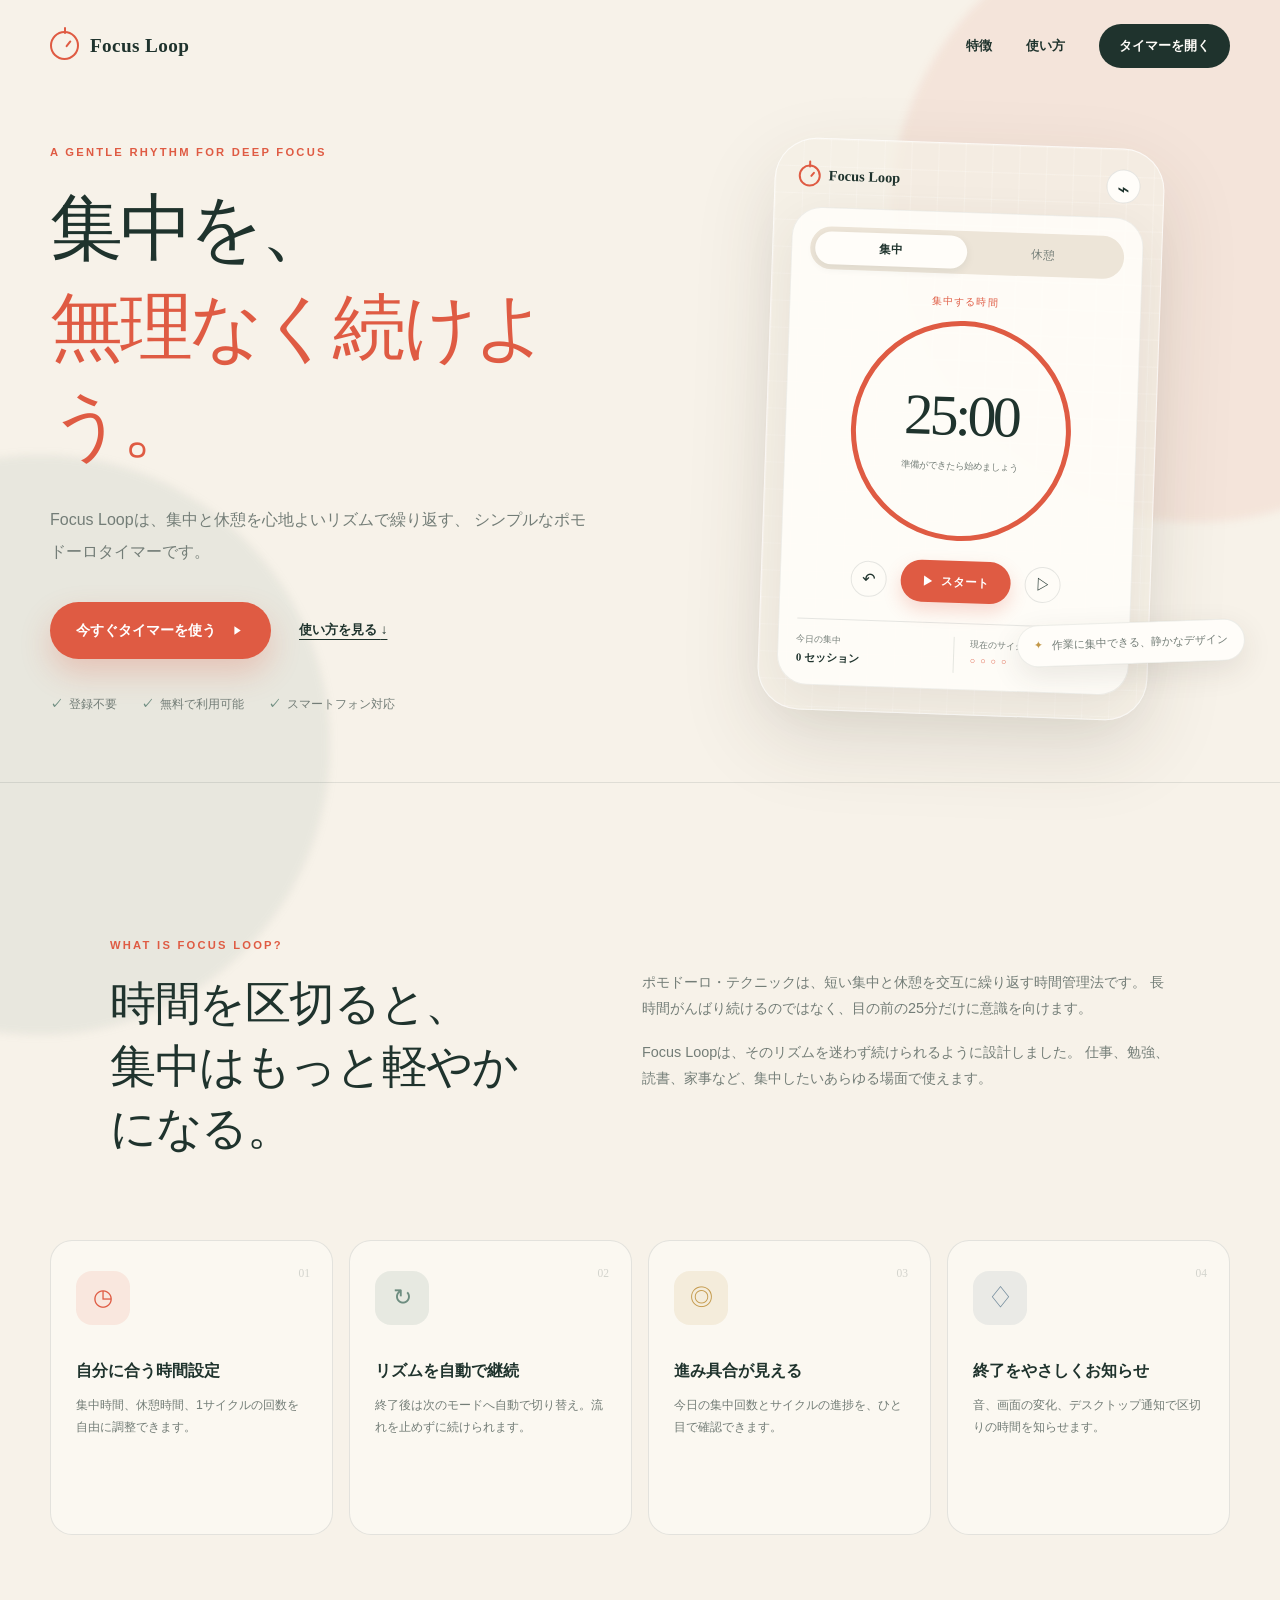
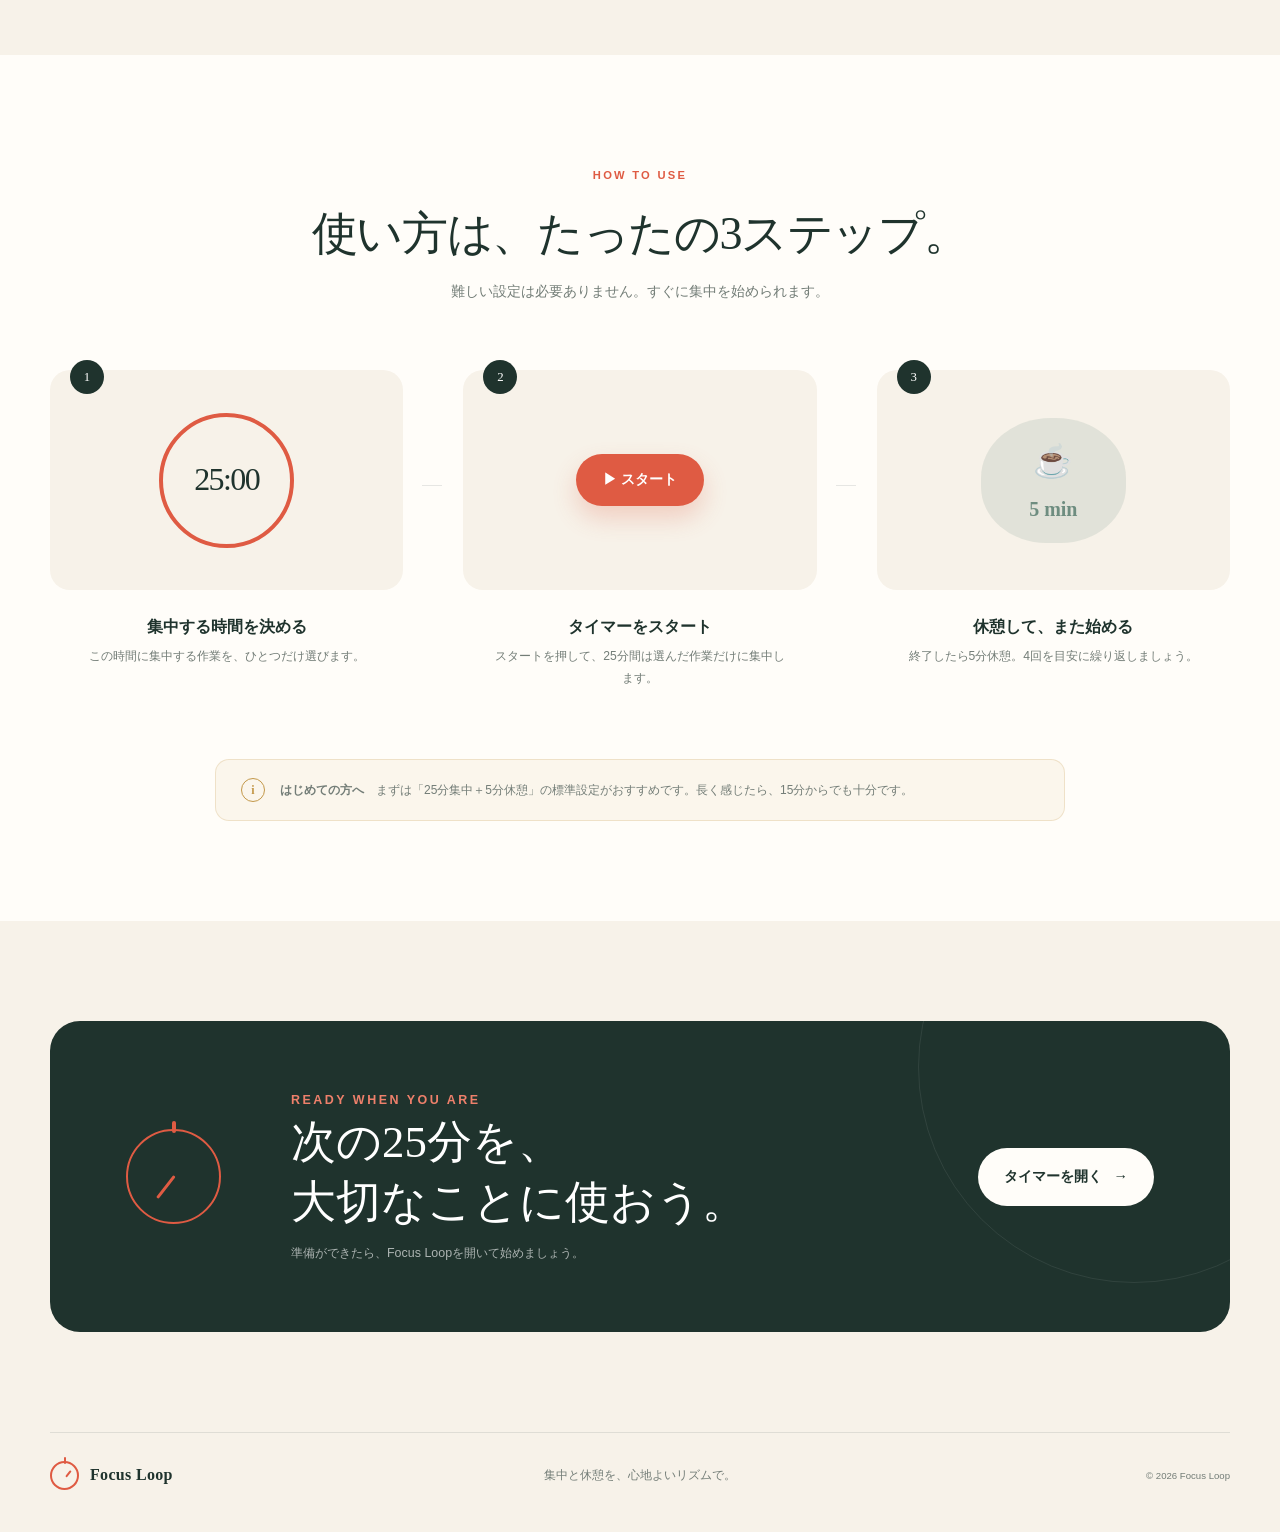
==== pomodoro-guide/index.html @ 715e0725 "Focus Loop紹介ページを公開" ====
<!DOCTYPE html>
<html lang="ja">
<head>
	<meta charset="UTF-8">
	<meta name="viewport" content="width=device-width, initial-scale=1.0">
	<meta name="description" content="集中と休憩を心地よく繰り返すポモドーロタイマー、Focus Loopの特徴と使い方をご紹介します。">
	<meta name="theme-color" content="#f7f2e9">
	<title>Focus Loop | 集中を、無理なく続けよう</title>
	<link rel="icon" href="../pomodoro-timer/icon.svg" type="image/svg+xml">
	<link rel="stylesheet" href="./style.css">
</head>
<body>
	<header class="site_header">
		<a class="brand" href="#top" aria-label="Focus Loop トップへ">
			<span class="brand__mark" aria-hidden="true"></span>
			<span>Focus Loop</span>
		</a>
		<nav class="site_nav" aria-label="メインナビゲーション">
			<a href="#about">特徴</a>
			<a href="#how-to">使い方</a>
			<a class="nav_cta" href="../pomodoro-timer/">タイマーを開く</a>
		</nav>
	</header>

	<main id="top">
		<section class="hero">
			<div class="hero__glow hero__glow--coral" aria-hidden="true"></div>
			<div class="hero__glow hero__glow--sage" aria-hidden="true"></div>
			<div class="hero__content">
				<p class="eyebrow">A gentle rhythm for deep focus</p>
				<h1>集中を、<br><em>無理なく続けよう。</em></h1>
				<p class="hero__lead">
					Focus Loopは、集中と休憩を心地よいリズムで繰り返す、
					シンプルなポモドーロタイマーです。
				</p>
				<div class="hero__actions">
					<a class="button button--primary" href="../pomodoro-timer/">
						<span>今すぐタイマーを使う</span>
						<svg viewBox="0 0 24 24" aria-hidden="true"><path d="m9 6 9 6-9 6V6Z"/></svg>
					</a>
					<a class="text_link" href="#how-to">使い方を見る <span aria-hidden="true">↓</span></a>
				</div>
				<ul class="hero__notes" aria-label="サービスの特徴">
					<li>登録不要</li>
					<li>無料で利用可能</li>
					<li>スマートフォン対応</li>
				</ul>
			</div>

			<div class="hero__visual" aria-label="Focus Loopのタイマー画面">
				<div class="timer_preview">
					<div class="timer_preview__top">
						<span class="mini_brand"><span class="brand__mark brand__mark--small" aria-hidden="true"></span>Focus Loop</span>
						<span class="settings_icon" aria-hidden="true">⌁</span>
					</div>
					<div class="timer_preview__card">
						<div class="mode_pill"><strong>集中</strong><span>休憩</span></div>
						<p class="timer_preview__label">集中する時間</p>
						<div class="timer_ring">
							<span>25:00</span>
							<small>準備ができたら始めましょう</small>
						</div>
						<div class="preview_controls">
							<span class="round_control">↶</span>
							<span class="start_control">▶&nbsp;&nbsp;スタート</span>
							<span class="round_control">▷</span>
						</div>
						<div class="preview_summary">
							<span>今日の集中<br><strong>0 セッション</strong></span>
							<span>現在のサイクル<br><b>○ ○ ○ ○</b></span>
						</div>
					</div>
				</div>
				<p class="visual_note"><span aria-hidden="true">✦</span> 作業に集中できる、静かなデザイン</p>
			</div>
		</section>

		<section class="intro" id="about">
			<div class="section_heading">
				<p class="eyebrow">What is Focus Loop?</p>
				<h2>時間を区切ると、<br>集中はもっと軽やかになる。</h2>
			</div>
			<div class="intro__copy">
				<p>
					ポモドーロ・テクニックは、短い集中と休憩を交互に繰り返す時間管理法です。
					長時間がんばり続けるのではなく、目の前の25分だけに意識を向けます。
				</p>
				<p>
					Focus Loopは、そのリズムを迷わず続けられるように設計しました。
					仕事、勉強、読書、家事など、集中したいあらゆる場面で使えます。
				</p>
			</div>
		</section>

		<section class="features" aria-label="Focus Loopの特徴">
			<article class="feature_card">
				<span class="feature_card__number">01</span>
				<div class="feature_icon feature_icon--coral" aria-hidden="true">◷</div>
				<h3>自分に合う時間設定</h3>
				<p>集中時間、休憩時間、1サイクルの回数を自由に調整できます。</p>
			</article>
			<article class="feature_card">
				<span class="feature_card__number">02</span>
				<div class="feature_icon feature_icon--sage" aria-hidden="true">↻</div>
				<h3>リズムを自動で継続</h3>
				<p>終了後は次のモードへ自動で切り替え。流れを止めずに続けられます。</p>
			</article>
			<article class="feature_card">
				<span class="feature_card__number">03</span>
				<div class="feature_icon feature_icon--gold" aria-hidden="true">◎</div>
				<h3>進み具合が見える</h3>
				<p>今日の集中回数とサイクルの進捗を、ひと目で確認できます。</p>
			</article>
			<article class="feature_card">
				<span class="feature_card__number">04</span>
				<div class="feature_icon feature_icon--blue" aria-hidden="true">♢</div>
				<h3>終了をやさしくお知らせ</h3>
				<p>音、画面の変化、デスクトップ通知で区切りの時間を知らせます。</p>
			</article>
		</section>

		<section class="how_to" id="how-to">
			<div class="section_heading section_heading--center">
				<p class="eyebrow">How to use</p>
				<h2>使い方は、たったの3ステップ。</h2>
				<p>難しい設定は必要ありません。すぐに集中を始められます。</p>
			</div>
			<div class="steps">
				<article class="step">
					<span class="step__number">1</span>
					<div class="step__illustration">
						<div class="step_timer">25:00</div>
					</div>
					<h3>集中する時間を決める</h3>
					<p>この時間に集中する作業を、ひとつだけ選びます。</p>
				</article>
				<article class="step">
					<span class="step__number">2</span>
					<div class="step__illustration">
						<div class="step_button">▶ スタート</div>
					</div>
					<h3>タイマーをスタート</h3>
					<p>スタートを押して、25分間は選んだ作業だけに集中します。</p>
				</article>
				<article class="step">
					<span class="step__number">3</span>
					<div class="step__illustration">
						<div class="break_card"><span>☕</span><strong>5 min</strong></div>
					</div>
					<h3>休憩して、また始める</h3>
					<p>終了したら5分休憩。4回を目安に繰り返しましょう。</p>
				</article>
			</div>
			<aside class="tip">
				<span class="tip__icon" aria-hidden="true">i</span>
				<p><strong>はじめての方へ</strong>　まずは「25分集中＋5分休憩」の標準設定がおすすめです。長く感じたら、15分からでも十分です。</p>
			</aside>
		</section>

		<section class="final_cta">
			<div class="final_cta__clock" aria-hidden="true">
				<span></span>
			</div>
			<div>
				<p class="eyebrow">Ready when you are</p>
				<h2>次の25分を、<br>大切なことに使おう。</h2>
				<p>準備ができたら、Focus Loopを開いて始めましょう。</p>
			</div>
			<a class="button button--light" href="../pomodoro-timer/">
				タイマーを開く
				<span aria-hidden="true">→</span>
			</a>
		</section>
	</main>

	<footer class="site_footer">
		<a class="brand" href="#top">
			<span class="brand__mark" aria-hidden="true"></span>
			<span>Focus Loop</span>
		</a>
		<p>集中と休憩を、心地よいリズムで。</p>
		<p><small>&copy; 2026 Focus Loop</small></p>
	</footer>
</body>
</html>
---- pomodoro-guide/style.css ----
:root {
	--paper: #f7f2e9;
	--paper-deep: #ede5d8;
	--white: #fffdf9;
	--ink: #1f332d;
	--muted: #737d77;
	--coral: #df5b43;
	--coral-dark: #bd432e;
	--sage: #6e8d80;
	--gold: #c39849;
	--blue: #718a9b;
	--line: rgba(31, 51, 45, 0.11);
	--shadow: 0 30px 80px rgba(59, 53, 42, 0.13);
}

* {
	box-sizing: border-box;
}

html {
	scroll-behavior: smooth;
}

body {
	margin: 0;
	overflow-x: hidden;
	background: var(--paper);
	color: var(--ink);
	font-family: "Yu Gothic", "Hiragino Sans", Meiryo, sans-serif;
	line-height: 1.8;
}

a {
	color: inherit;
}

.site_header {
	position: relative;
	z-index: 10;
	display: flex;
	align-items: center;
	justify-content: space-between;
	width: min(100% - 48px, 1180px);
	margin: 0 auto;
	padding: 24px 0;
}

.brand {
	display: inline-flex;
	align-items: center;
	gap: 11px;
	font-family: Georgia, "Times New Roman", serif;
	font-size: 1.2rem;
	font-weight: 700;
	letter-spacing: 0.02em;
	text-decoration: none;
}

.brand__mark {
	position: relative;
	width: 29px;
	height: 29px;
	border: 2px solid var(--coral);
	border-radius: 50%;
}

.brand__mark::before,
.brand__mark::after {
	position: absolute;
	background: var(--coral);
	content: "";
}

.brand__mark::before {
	top: -6px;
	left: 12px;
	width: 2px;
	height: 7px;
	border-radius: 2px;
}

.brand__mark::after {
	top: 6px;
	left: 13px;
	width: 2px;
	height: 8px;
	border-radius: 2px;
	transform: rotate(38deg);
	transform-origin: bottom;
}

.brand__mark--small {
	width: 22px;
	height: 22px;
}

.brand__mark--small::before {
	left: 8px;
}

.brand__mark--small::after {
	top: 4px;
	left: 9px;
	height: 6px;
}

.site_nav {
	display: flex;
	align-items: center;
	gap: 34px;
	font-size: 0.83rem;
	font-weight: 700;
}

.site_nav a {
	text-decoration: none;
}

.nav_cta {
	padding: 10px 20px;
	border-radius: 999px;
	background: var(--ink);
	color: var(--white);
}

.hero {
	position: relative;
	display: grid;
	align-items: center;
	min-height: 720px;
	width: min(100% - 48px, 1180px);
	margin: 0 auto;
	padding: 50px 0 110px;
	grid-template-columns: 1.02fr 0.98fr;
	gap: 80px;
}

.hero::after {
	position: absolute;
	right: 50%;
	bottom: 42px;
	left: 50%;
	width: 100vw;
	height: 1px;
	background: var(--line);
	content: "";
	transform: translateX(-50%);
}

.hero__glow {
	position: absolute;
	z-index: -1;
	border-radius: 50%;
	filter: blur(4px);
}

.hero__glow--coral {
	top: -180px;
	right: -270px;
	width: 610px;
	height: 610px;
	background: rgba(223, 91, 67, 0.09);
}

.hero__glow--sage {
	bottom: -210px;
	left: -300px;
	width: 580px;
	height: 580px;
	background: rgba(110, 141, 128, 0.1);
}

.eyebrow {
	margin: 0 0 18px;
	color: var(--coral);
	font-size: 0.7rem;
	font-weight: 800;
	letter-spacing: 0.2em;
	text-transform: uppercase;
}

h1,
h2,
h3,
p {
	margin-top: 0;
}

h1,
h2,
h3 {
	line-height: 1.35;
}

h1,
h2 {
	font-family: Georgia, "Yu Mincho", "Hiragino Mincho ProN", serif;
	font-weight: 500;
}

h1 {
	margin-bottom: 28px;
	font-size: clamp(3rem, 5.7vw, 5rem);
	letter-spacing: -0.045em;
}

h1 em {
	color: var(--coral);
	font-style: normal;
}

.hero__lead {
	max-width: 540px;
	margin-bottom: 34px;
	color: var(--muted);
	font-size: 1rem;
	line-height: 2;
}

.hero__actions {
	display: flex;
	align-items: center;
	gap: 28px;
}

.button {
	display: inline-flex;
	align-items: center;
	justify-content: center;
	padding: 16px 26px;
	border-radius: 999px;
	font-size: 0.9rem;
	font-weight: 800;
	gap: 12px;
	text-decoration: none;
	transition: transform 180ms ease, box-shadow 180ms ease, background 180ms ease;
}

.button:hover {
	transform: translateY(-3px);
}

.button--primary {
	background: var(--coral);
	box-shadow: 0 14px 30px rgba(223, 91, 67, 0.25);
	color: white;
}

.button--primary:hover {
	background: var(--coral-dark);
	box-shadow: 0 18px 36px rgba(223, 91, 67, 0.3);
}

.button svg {
	width: 17px;
	fill: currentColor;
}

.text_link {
	font-size: 0.84rem;
	font-weight: 700;
	text-underline-offset: 5px;
}

.hero__notes {
	display: flex;
	margin: 35px 0 0;
	padding: 0;
	color: var(--muted);
	font-size: 0.72rem;
	gap: 24px;
	list-style: none;
}

.hero__notes li::before {
	margin-right: 7px;
	color: var(--sage);
	content: "✓";
	font-weight: 900;
}

.hero__visual {
	position: relative;
	display: flex;
	align-items: center;
	justify-content: center;
	min-height: 570px;
}

.timer_preview {
	width: min(100%, 390px);
	padding: 20px 18px 24px;
	border: 1px solid rgba(255, 255, 255, 0.7);
	border-radius: 42px;
	background:
		linear-gradient(rgba(255, 255, 255, 0.2) 1px, transparent 1px),
		linear-gradient(90deg, rgba(255, 255, 255, 0.2) 1px, transparent 1px),
		rgba(245, 239, 229, 0.75);
	background-size: 27px 27px;
	box-shadow: var(--shadow);
	transform: rotate(2deg);
}

.timer_preview__top {
	display: flex;
	align-items: center;
	justify-content: space-between;
	padding: 0 5px 14px;
}

.mini_brand {
	display: flex;
	align-items: center;
	font-family: Georgia, serif;
	font-size: 0.9rem;
	font-weight: 700;
	gap: 8px;
}

.settings_icon {
	display: grid;
	width: 34px;
	height: 34px;
	border: 1px solid var(--line);
	border-radius: 50%;
	background: var(--white);
	font-size: 1.3rem;
	place-items: center;
}

.timer_preview__card {
	padding: 18px 18px 16px;
	border: 1px solid rgba(31, 51, 45, 0.07);
	border-radius: 30px;
	background: rgba(255, 253, 249, 0.9);
	box-shadow: 0 15px 50px rgba(59, 53, 42, 0.08);
	text-align: center;
}

.mode_pill {
	display: grid;
	padding: 5px;
	border-radius: 999px;
	background: var(--paper-deep);
	color: var(--muted);
	font-size: 0.72rem;
	grid-template-columns: 1fr 1fr;
}

.mode_pill strong {
	padding: 6px;
	border-radius: 999px;
	background: var(--white);
	box-shadow: 0 3px 10px rgba(31, 51, 45, 0.08);
	color: var(--ink);
}

.mode_pill span {
	padding: 6px;
}

.timer_preview__label {
	margin: 19px 0 10px;
	color: var(--coral);
	font-size: 0.62rem;
	letter-spacing: 0.12em;
}

.timer_ring {
	display: flex;
	align-items: center;
	justify-content: center;
	width: 220px;
	height: 220px;
	margin: 0 auto;
	border: 5px solid var(--coral);
	border-radius: 50%;
	flex-direction: column;
}

.timer_ring span {
	font-family: Georgia, serif;
	font-size: 3.6rem;
	letter-spacing: -0.06em;
	line-height: 1;
}

.timer_ring small {
	margin-top: 13px;
	color: var(--muted);
	font-size: 0.58rem;
}

.preview_controls {
	display: flex;
	align-items: center;
	justify-content: center;
	margin: 20px 0;
	gap: 14px;
}

.round_control {
	display: grid;
	width: 36px;
	height: 36px;
	border: 1px solid var(--line);
	border-radius: 50%;
	place-items: center;
}

.start_control {
	padding: 11px 22px;
	border-radius: 999px;
	background: var(--coral);
	box-shadow: 0 8px 18px rgba(223, 91, 67, 0.22);
	color: white;
	font-size: 0.72rem;
	font-weight: 700;
}

.preview_summary {
	display: grid;
	padding-top: 13px;
	border-top: 1px solid var(--line);
	color: var(--muted);
	font-size: 0.55rem;
	grid-template-columns: 1fr 1fr;
	text-align: left;
}

.preview_summary span + span {
	padding-left: 16px;
	border-left: 1px solid var(--line);
}

.preview_summary strong {
	color: var(--ink);
	font-family: Georgia, serif;
	font-size: 0.68rem;
}

.preview_summary b {
	color: var(--coral);
	letter-spacing: 0.15em;
}

.visual_note {
	position: absolute;
	right: -15px;
	bottom: 40px;
	padding: 10px 16px;
	border: 1px solid rgba(31, 51, 45, 0.08);
	border-radius: 999px;
	background: var(--white);
	box-shadow: 0 10px 30px rgba(59, 53, 42, 0.1);
	color: var(--muted);
	font-size: 0.68rem;
	transform: rotate(-2deg);
}

.visual_note span {
	margin-right: 6px;
	color: var(--gold);
}

.intro {
	display: grid;
	width: min(100% - 48px, 1060px);
	margin: 0 auto;
	padding: 110px 0 80px;
	grid-template-columns: 0.9fr 1.1fr;
	gap: 100px;
}

.section_heading h2 {
	margin-bottom: 0;
	font-size: clamp(2rem, 3.6vw, 3.2rem);
	letter-spacing: -0.03em;
}

.intro__copy {
	padding-top: 35px;
	color: var(--muted);
	font-size: 0.9rem;
}

.intro__copy p {
	margin-bottom: 18px;
}

.features {
	display: grid;
	width: min(100% - 48px, 1180px);
	margin: 0 auto;
	padding-bottom: 120px;
	grid-template-columns: repeat(4, 1fr);
	gap: 16px;
}

.feature_card {
	position: relative;
	min-height: 295px;
	padding: 30px 25px;
	overflow: hidden;
	border: 1px solid var(--line);
	border-radius: 22px;
	background: rgba(255, 253, 249, 0.52);
}

.feature_card__number {
	position: absolute;
	top: 22px;
	right: 22px;
	color: rgba(31, 51, 45, 0.18);
	font-family: Georgia, serif;
	font-size: 0.72rem;
}

.feature_icon {
	display: grid;
	width: 54px;
	height: 54px;
	margin-bottom: 35px;
	border-radius: 16px;
	font-family: Georgia, serif;
	font-size: 1.45rem;
	place-items: center;
}

.feature_icon--coral {
	background: rgba(223, 91, 67, 0.11);
	color: var(--coral);
}

.feature_icon--sage {
	background: rgba(110, 141, 128, 0.14);
	color: var(--sage);
}

.feature_icon--gold {
	background: rgba(195, 152, 73, 0.13);
	color: var(--gold);
}

.feature_icon--blue {
	background: rgba(113, 138, 155, 0.13);
	color: var(--blue);
}

.feature_card h3 {
	margin-bottom: 12px;
	font-size: 1rem;
}

.feature_card p {
	margin-bottom: 0;
	color: var(--muted);
	font-size: 0.77rem;
}

.how_to {
	padding: 110px max(24px, calc((100% - 1180px) / 2)) 100px;
	background: var(--white);
}

.section_heading--center {
	max-width: 680px;
	margin: 0 auto 65px;
	text-align: center;
}

.section_heading--center h2 {
	margin-bottom: 15px;
}

.section_heading--center > p:last-child {
	color: var(--muted);
	font-size: 0.86rem;
}

.steps {
	display: grid;
	grid-template-columns: repeat(3, 1fr);
	gap: 60px;
}

.step {
	position: relative;
	text-align: center;
}

.step:not(:last-child)::after {
	position: absolute;
	top: 115px;
	right: -39px;
	width: 20px;
	height: 1px;
	background: var(--line);
	content: "";
}

.step__number {
	position: absolute;
	z-index: 2;
	top: -10px;
	left: 20px;
	display: grid;
	width: 34px;
	height: 34px;
	border-radius: 50%;
	background: var(--ink);
	color: white;
	font-family: Georgia, serif;
	font-size: 0.8rem;
	place-items: center;
}

.step__illustration {
	display: grid;
	height: 220px;
	margin-bottom: 26px;
	border-radius: 20px;
	background: var(--paper);
	place-items: center;
}

.step_timer {
	display: grid;
	width: 135px;
	height: 135px;
	border: 4px solid var(--coral);
	border-radius: 50%;
	font-family: Georgia, serif;
	font-size: 2rem;
	letter-spacing: -0.05em;
	place-items: center;
}

.step_button {
	padding: 14px 27px;
	border-radius: 999px;
	background: var(--coral);
	box-shadow: 0 12px 24px rgba(223, 91, 67, 0.24);
	color: white;
	font-size: 0.85rem;
	font-weight: 800;
}

.break_card {
	display: flex;
	align-items: center;
	justify-content: center;
	width: 145px;
	height: 125px;
	border-radius: 48% 48% 45% 45%;
	background: rgba(110, 141, 128, 0.16);
	color: var(--sage);
	flex-direction: column;
}

.break_card span {
	font-size: 2rem;
}

.break_card strong {
	font-family: Georgia, serif;
	font-size: 1.25rem;
}

.step h3 {
	margin-bottom: 8px;
	font-size: 1rem;
}

.step p {
	max-width: 290px;
	margin: 0 auto;
	color: var(--muted);
	font-size: 0.76rem;
}

.tip {
	display: flex;
	align-items: center;
	max-width: 850px;
	margin: 70px auto 0;
	padding: 18px 25px;
	border: 1px solid rgba(195, 152, 73, 0.22);
	border-radius: 14px;
	background: rgba(195, 152, 73, 0.07);
	color: var(--muted);
	font-size: 0.75rem;
	gap: 15px;
}

.tip p {
	margin: 0;
}

.tip__icon {
	display: grid;
	flex: 0 0 auto;
	width: 24px;
	height: 24px;
	border: 1px solid var(--gold);
	border-radius: 50%;
	color: var(--gold);
	font-family: Georgia, serif;
	font-weight: 700;
	place-items: center;
}

.final_cta {
	position: relative;
	display: grid;
	align-items: center;
	width: min(100% - 48px, 1180px);
	margin: 100px auto;
	padding: 68px 76px;
	overflow: hidden;
	border-radius: 30px;
	background: var(--ink);
	color: white;
	grid-template-columns: 120px 1fr auto;
	gap: 45px;
}

.final_cta::after {
	position: absolute;
	top: -170px;
	right: -120px;
	width: 430px;
	height: 430px;
	border: 1px solid rgba(255, 255, 255, 0.08);
	border-radius: 50%;
	content: "";
}

.final_cta__clock {
	position: relative;
	width: 95px;
	height: 95px;
	border: 2px solid var(--coral);
	border-radius: 50%;
}

.final_cta__clock::before {
	position: absolute;
	top: -10px;
	left: 44px;
	width: 4px;
	height: 12px;
	border-radius: 3px;
	background: var(--coral);
	content: "";
}

.final_cta__clock span {
	position: absolute;
	top: 45px;
	left: 45px;
	width: 3px;
	height: 28px;
	border-radius: 3px;
	background: var(--coral);
	transform: rotate(38deg);
	transform-origin: top;
}

.final_cta h2 {
	margin-bottom: 9px;
	font-size: clamp(2rem, 3.5vw, 3rem);
}

.final_cta p {
	margin-bottom: 0;
	color: rgba(255, 255, 255, 0.63);
	font-size: 0.78rem;
}

.final_cta .eyebrow {
	color: #ee806b;
}

.button--light {
	position: relative;
	z-index: 1;
	background: var(--white);
	color: var(--ink);
}

.site_footer {
	display: grid;
	align-items: center;
	width: min(100% - 48px, 1180px);
	margin: 0 auto;
	padding: 28px 0 42px;
	border-top: 1px solid var(--line);
	color: var(--muted);
	font-size: 0.72rem;
	grid-template-columns: 1fr auto 1fr;
}

.site_footer .brand {
	color: var(--ink);
	font-size: 1rem;
}

.site_footer p {
	margin: 0;
}

.site_footer p:last-child {
	text-align: right;
}

a:focus-visible {
	outline: 3px solid rgba(223, 91, 67, 0.35);
	outline-offset: 4px;
}

@media (max-width: 920px) {
	.hero {
		padding-top: 70px;
		grid-template-columns: 1fr;
		gap: 45px;
	}

	.hero__content {
		max-width: 680px;
	}

	.hero__visual {
		min-height: 530px;
	}

	.intro {
		grid-template-columns: 1fr;
		gap: 25px;
	}

	.intro__copy {
		max-width: 720px;
		padding-top: 0;
	}

	.features {
		grid-template-columns: repeat(2, 1fr);
	}

	.steps {
		gap: 24px;
	}

	.step:not(:last-child)::after {
		display: none;
	}

	.final_cta {
		padding: 55px;
		grid-template-columns: 90px 1fr;
	}

	.final_cta .button {
		grid-column: 2;
		justify-self: start;
	}
}

@media (max-width: 680px) {
	.site_header {
		width: min(100% - 32px, 1180px);
	}

	.site_nav > a:not(.nav_cta) {
		display: none;
	}

	.hero,
	.intro,
	.features,
	.final_cta,
	.site_footer {
		width: min(100% - 32px, 1180px);
	}

	.hero {
		padding-top: 45px;
		gap: 20px;
	}

	h1 {
		font-size: clamp(2.8rem, 14vw, 4.2rem);
	}

	.hero__actions {
		align-items: flex-start;
		flex-direction: column;
		gap: 18px;
	}

	.hero__notes {
		flex-wrap: wrap;
		gap: 4px 18px;
	}

	.hero__visual {
		min-height: 500px;
	}

	.timer_preview {
		transform: none;
	}

	.visual_note {
		right: 0;
		bottom: 10px;
	}

	.intro {
		padding-top: 90px;
	}

	.features {
		grid-template-columns: 1fr;
	}

	.feature_card {
		min-height: auto;
	}

	.steps {
		grid-template-columns: 1fr;
		gap: 55px;
	}

	.step__illustration {
		max-width: 390px;
		margin-right: auto;
		margin-left: auto;
	}

	.tip {
		align-items: flex-start;
	}

	.final_cta {
		margin: 70px auto;
		padding: 45px 30px;
		grid-template-columns: 1fr;
		gap: 28px;
	}

	.final_cta__clock {
		width: 75px;
		height: 75px;
	}

	.final_cta__clock::before {
		left: 34px;
	}

	.final_cta__clock span {
		top: 36px;
		left: 36px;
		height: 22px;
	}

	.final_cta .button {
		grid-column: 1;
	}

	.site_footer {
		display: flex;
		align-items: flex-start;
		flex-direction: column;
		gap: 10px;
	}

	.site_footer p:last-child {
		text-align: left;
	}
}

@media (prefers-reduced-motion: reduce) {
	html {
		scroll-behavior: auto;
	}

	* {
		transition-duration: 0.01ms !important;
	}
}
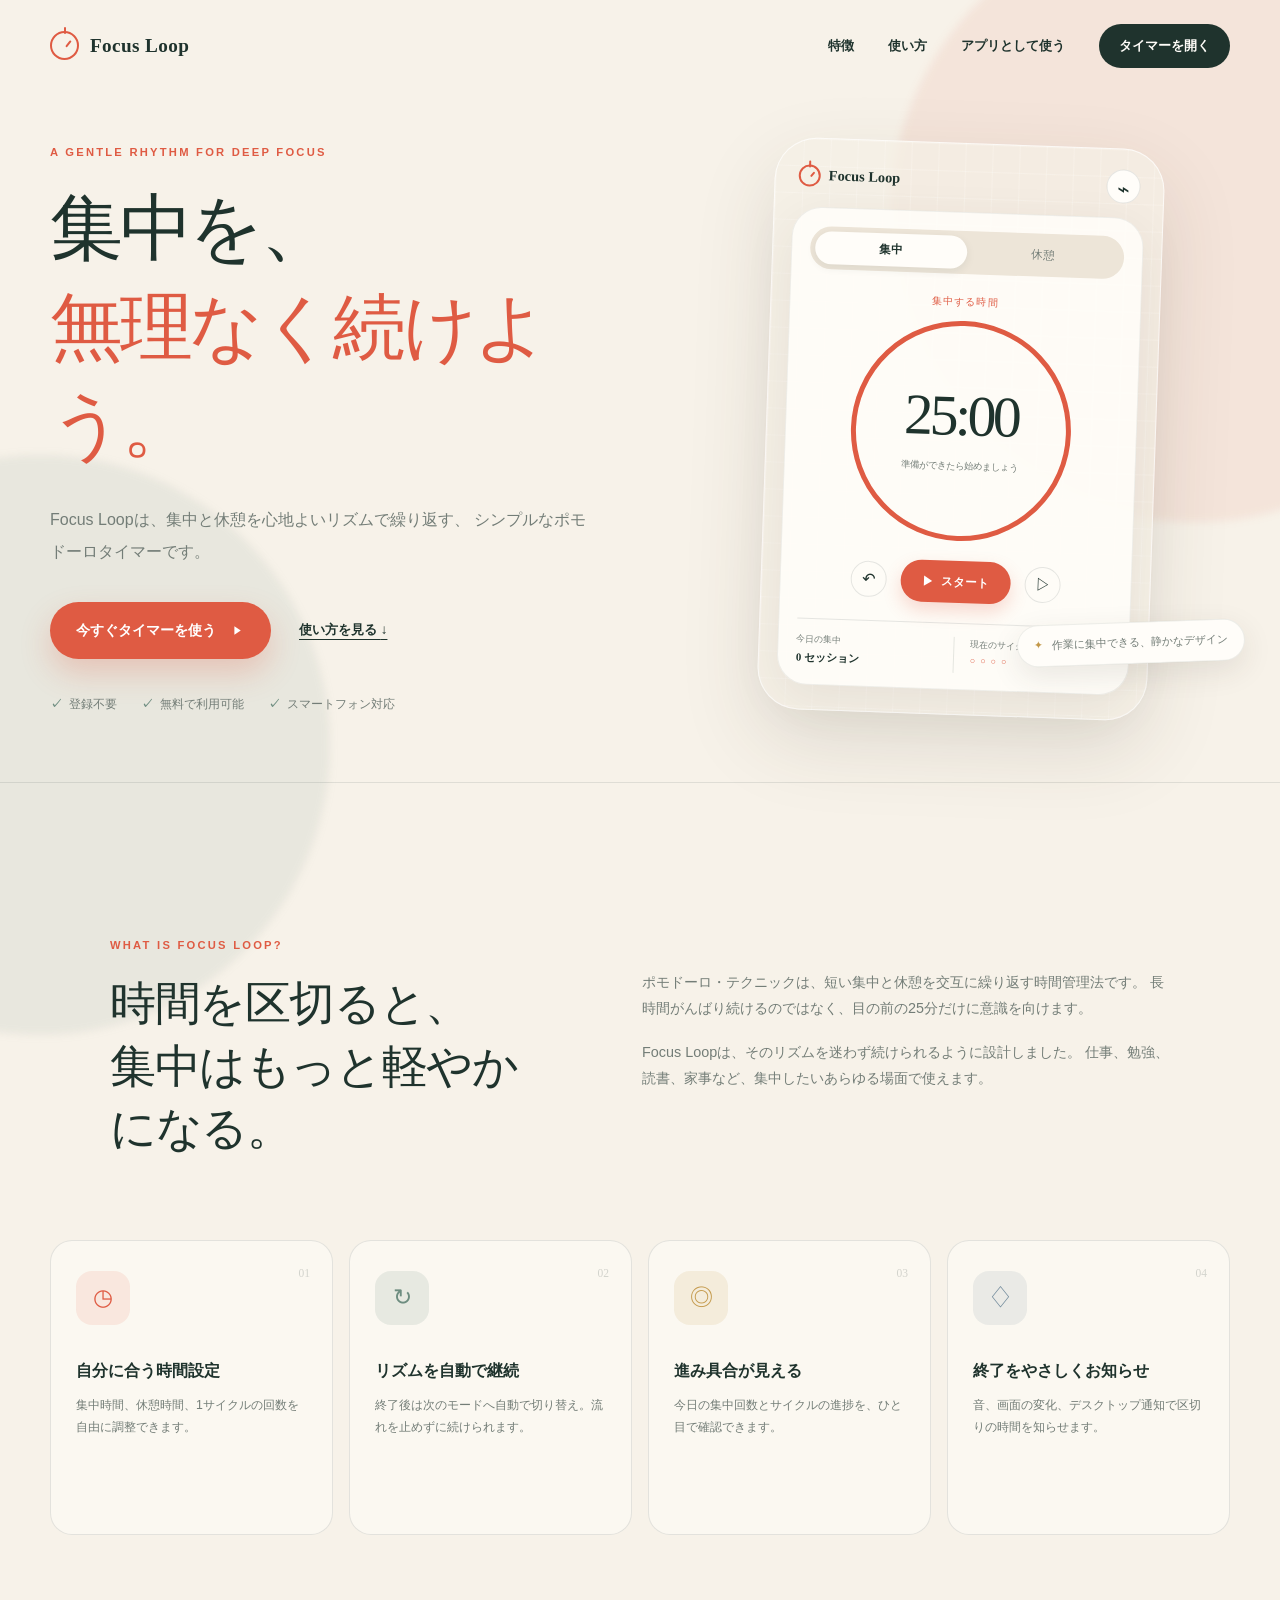
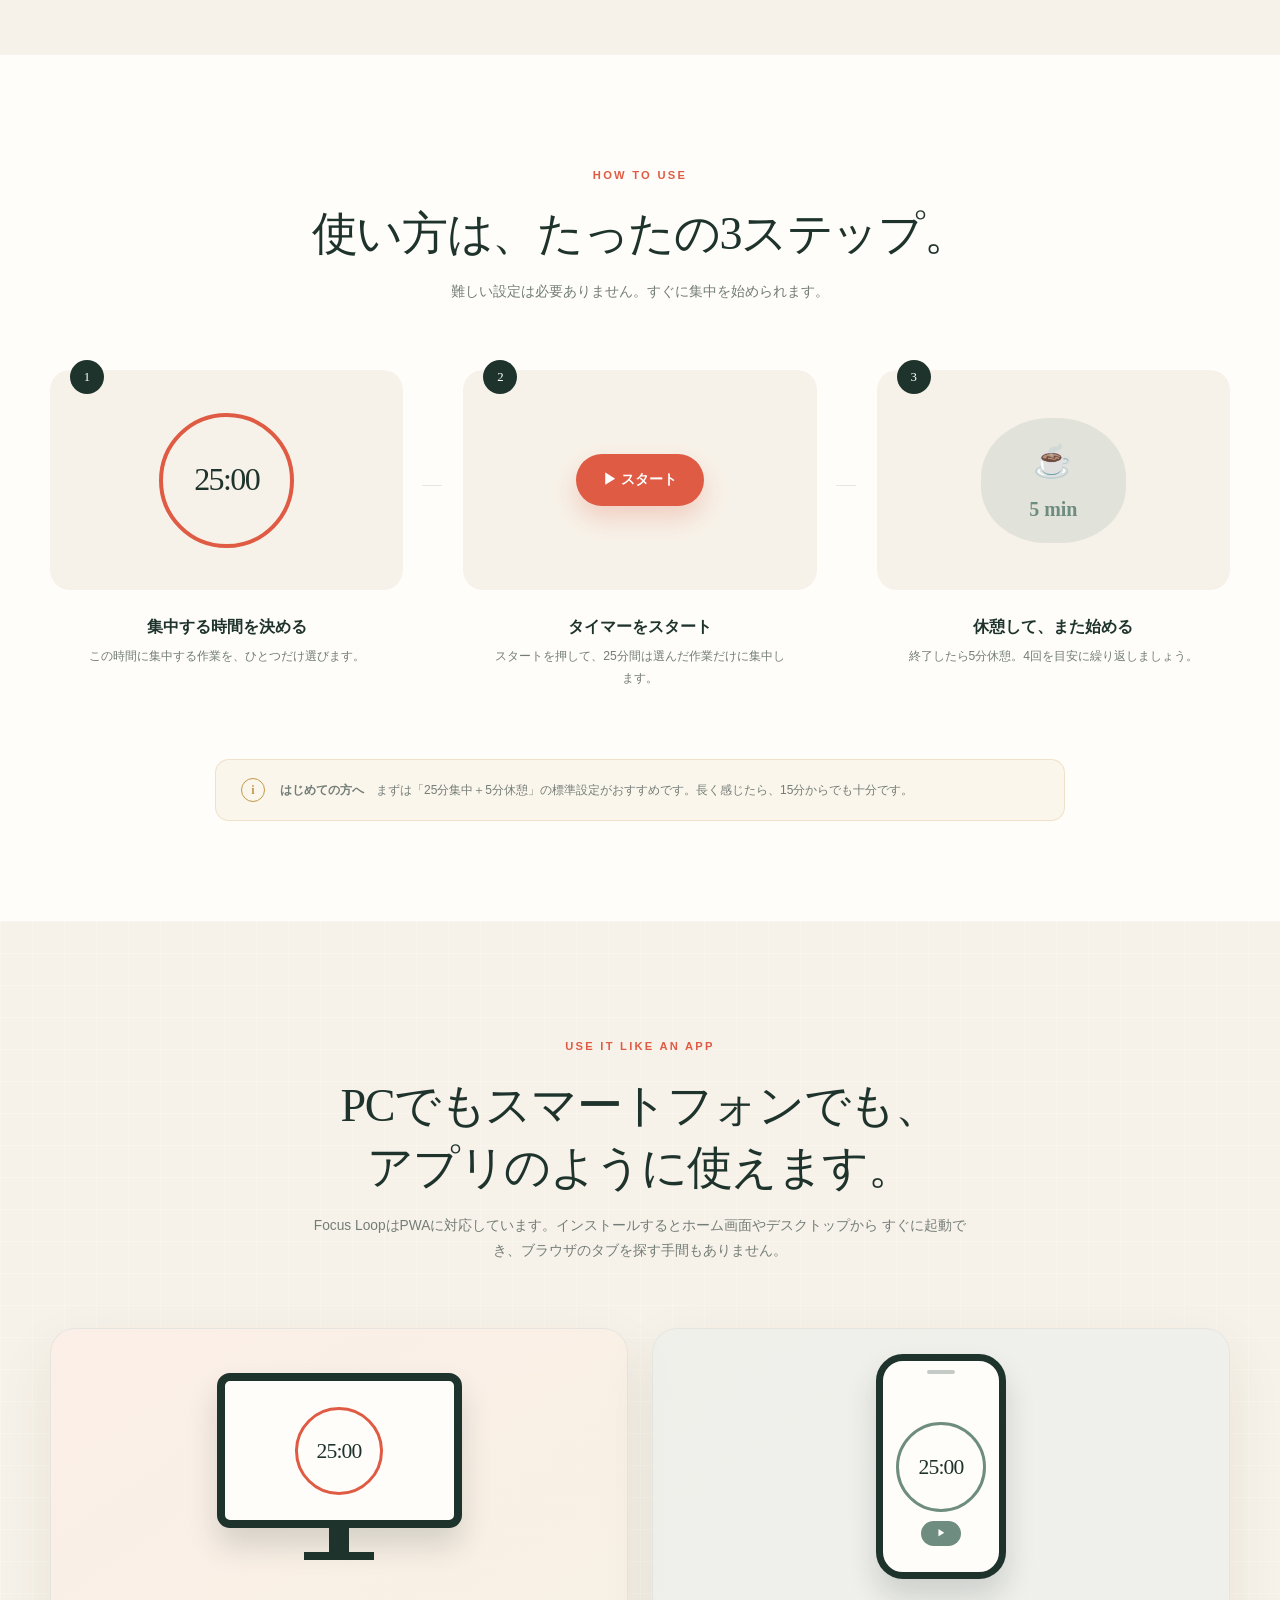
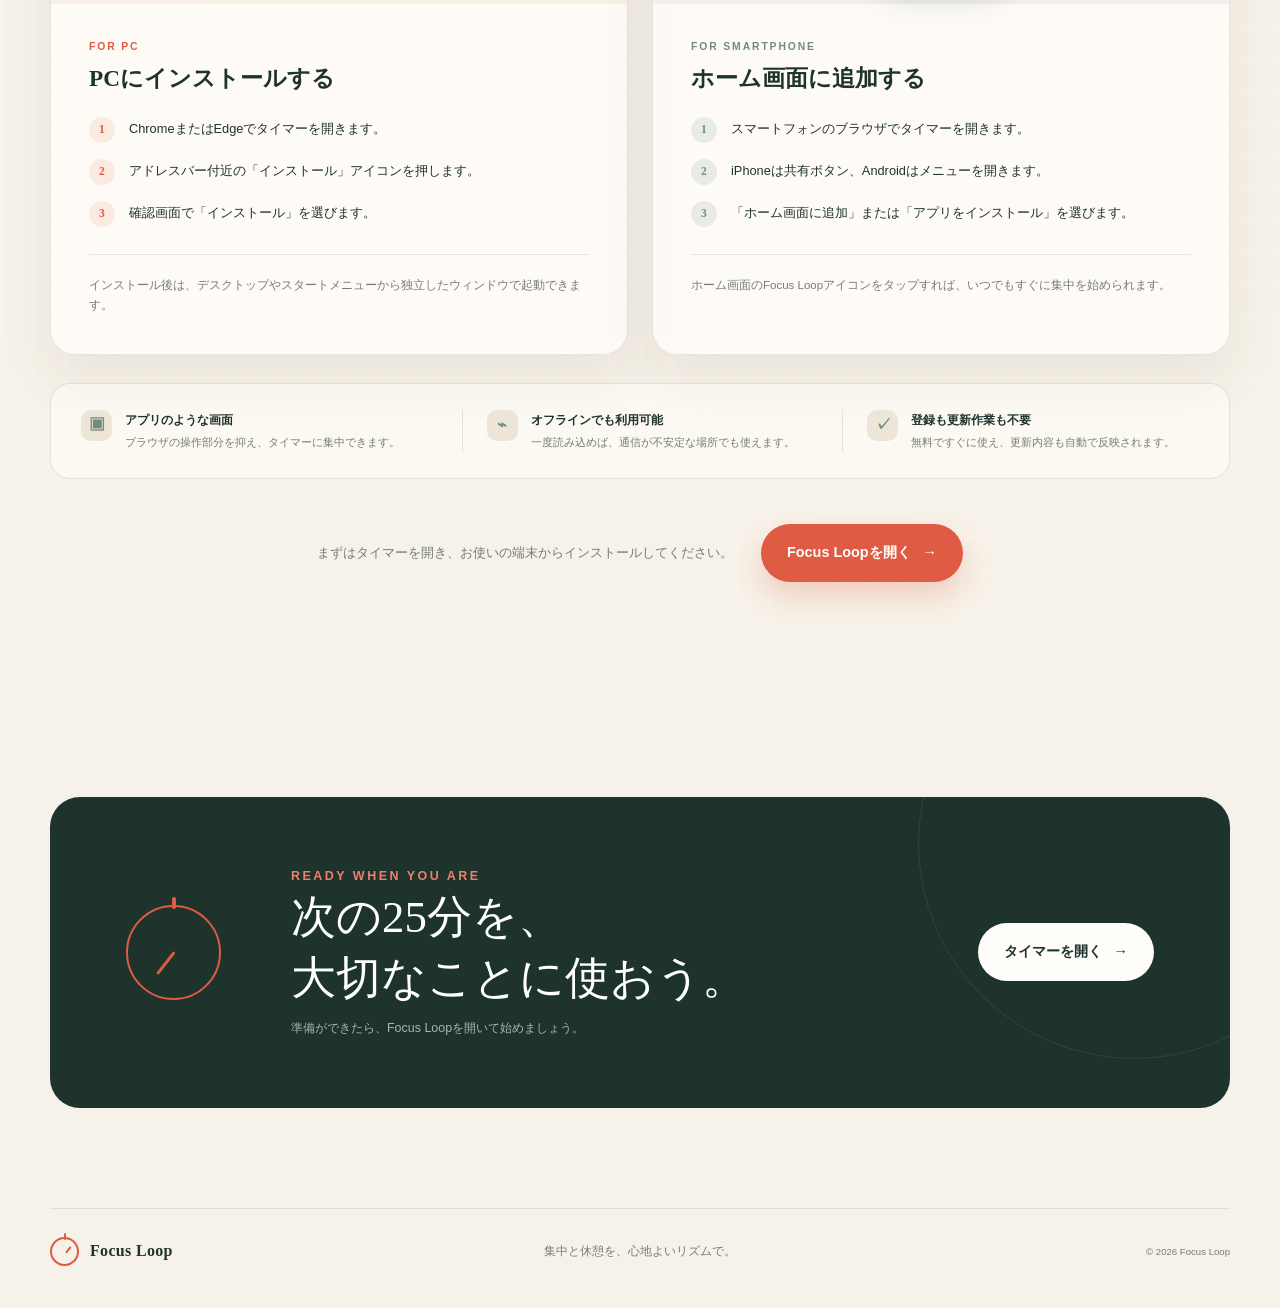
==== commit a3da6b94: "PWAのインストール方法を追加" ====
--- a/pomodoro-guide/index.html
+++ b/pomodoro-guide/index.html
@@ -18,6 +18,7 @@
 		<nav class="site_nav" aria-label="メインナビゲーション">
 			<a href="#about">特徴</a>
 			<a href="#how-to">使い方</a>
+			<a href="#install">アプリとして使う</a>
 			<a class="nav_cta" href="../pomodoro-timer/">タイマーを開く</a>
 		</nav>
 	</header>
@@ -157,6 +158,87 @@
 			</aside>
 		</section>
 
+		<section class="install" id="install">
+			<div class="section_heading section_heading--center">
+				<p class="eyebrow">Use it like an app</p>
+				<h2>PCでもスマートフォンでも、<br>アプリのように使えます。</h2>
+				<p>
+					Focus LoopはPWAに対応しています。インストールするとホーム画面やデスクトップから
+					すぐに起動でき、ブラウザのタブを探す手間もありません。
+				</p>
+			</div>
+
+			<div class="install_cards">
+				<article class="install_card">
+					<div class="install_card__visual install_card__visual--pc" aria-hidden="true">
+						<div class="device_pc">
+							<div class="device_pc__screen">
+								<span class="device_timer">25:00</span>
+							</div>
+							<div class="device_pc__stand"></div>
+						</div>
+					</div>
+					<div class="install_card__content">
+						<p class="install_card__label">For PC</p>
+						<h3>PCにインストールする</h3>
+						<ol>
+							<li>ChromeまたはEdgeでタイマーを開きます。</li>
+							<li>アドレスバー付近の「インストール」アイコンを押します。</li>
+							<li>確認画面で「インストール」を選びます。</li>
+						</ol>
+						<p class="install_card__note">
+							インストール後は、デスクトップやスタートメニューから独立したウィンドウで起動できます。
+						</p>
+					</div>
+				</article>
+
+				<article class="install_card">
+					<div class="install_card__visual install_card__visual--phone" aria-hidden="true">
+						<div class="device_phone">
+							<div class="device_phone__speaker"></div>
+							<span class="device_timer">25:00</span>
+							<div class="device_phone__button">▶</div>
+						</div>
+					</div>
+					<div class="install_card__content">
+						<p class="install_card__label">For Smartphone</p>
+						<h3>ホーム画面に追加する</h3>
+						<ol>
+							<li>スマートフォンのブラウザでタイマーを開きます。</li>
+							<li>iPhoneは共有ボタン、Androidはメニューを開きます。</li>
+							<li>「ホーム画面に追加」または「アプリをインストール」を選びます。</li>
+						</ol>
+						<p class="install_card__note">
+							ホーム画面のFocus Loopアイコンをタップすれば、いつでもすぐに集中を始められます。
+						</p>
+					</div>
+				</article>
+			</div>
+
+			<div class="pwa_benefits">
+				<div>
+					<span aria-hidden="true">▣</span>
+					<p><strong>アプリのような画面</strong>ブラウザの操作部分を抑え、タイマーに集中できます。</p>
+				</div>
+				<div>
+					<span aria-hidden="true">⌁</span>
+					<p><strong>オフラインでも利用可能</strong>一度読み込めば、通信が不安定な場所でも使えます。</p>
+				</div>
+				<div>
+					<span aria-hidden="true">✓</span>
+					<p><strong>登録も更新作業も不要</strong>無料ですぐに使え、更新内容も自動で反映されます。</p>
+				</div>
+			</div>
+
+			<div class="install_action">
+				<p>まずはタイマーを開き、お使いの端末からインストールしてください。</p>
+				<a class="button button--primary" href="../pomodoro-timer/">
+					Focus Loopを開く
+					<span aria-hidden="true">→</span>
+				</a>
+			</div>
+		</section>
+
 		<section class="final_cta">
 			<div class="final_cta__clock" aria-hidden="true">
 				<span></span>
--- a/pomodoro-guide/style.css
+++ b/pomodoro-guide/style.css
@@ -710,6 +710,262 @@
 	place-items: center;
 }
 
+.install {
+	padding: 115px max(24px, calc((100% - 1180px) / 2));
+	background:
+		linear-gradient(rgba(255, 255, 255, 0.2) 1px, transparent 1px),
+		linear-gradient(90deg, rgba(255, 255, 255, 0.2) 1px, transparent 1px),
+		var(--paper);
+	background-size: 32px 32px;
+}
+
+.install_cards {
+	display: grid;
+	margin-top: 65px;
+	grid-template-columns: repeat(2, 1fr);
+	gap: 24px;
+}
+
+.install_card {
+	overflow: hidden;
+	border: 1px solid var(--line);
+	border-radius: 25px;
+	background: rgba(255, 253, 249, 0.8);
+	box-shadow: 0 20px 55px rgba(59, 53, 42, 0.08);
+}
+
+.install_card__visual {
+	display: grid;
+	height: 275px;
+	place-items: center;
+}
+
+.install_card__visual--pc {
+	background: linear-gradient(145deg, rgba(223, 91, 67, 0.08), rgba(195, 152, 73, 0.1));
+}
+
+.install_card__visual--phone {
+	background: linear-gradient(145deg, rgba(110, 141, 128, 0.1), rgba(113, 138, 155, 0.1));
+}
+
+.device_pc {
+	position: relative;
+	width: 245px;
+}
+
+.device_pc__screen {
+	display: grid;
+	width: 245px;
+	height: 155px;
+	border: 8px solid var(--ink);
+	border-radius: 13px;
+	background: var(--white);
+	box-shadow: 0 18px 30px rgba(31, 51, 45, 0.16);
+	place-items: center;
+}
+
+.device_pc__screen::before {
+	position: absolute;
+	width: 82px;
+	height: 82px;
+	border: 3px solid var(--coral);
+	border-radius: 50%;
+	content: "";
+}
+
+.device_pc__stand {
+	width: 70px;
+	height: 32px;
+	margin: 0 auto;
+	border-bottom: 8px solid var(--ink);
+	background: linear-gradient(90deg, transparent 25px, var(--ink) 25px, var(--ink) 45px, transparent 45px);
+}
+
+.device_timer {
+	position: relative;
+	z-index: 1;
+	font-family: Georgia, serif;
+	font-size: 1.35rem;
+	letter-spacing: -0.04em;
+}
+
+.device_phone {
+	position: relative;
+	display: flex;
+	align-items: center;
+	justify-content: center;
+	width: 130px;
+	height: 225px;
+	border: 7px solid var(--ink);
+	border-radius: 27px;
+	background: var(--white);
+	box-shadow: 0 18px 30px rgba(31, 51, 45, 0.16);
+	flex-direction: column;
+}
+
+.device_phone::before {
+	position: absolute;
+	width: 84px;
+	height: 84px;
+	border: 3px solid var(--sage);
+	border-radius: 50%;
+	content: "";
+}
+
+.device_phone__speaker {
+	position: absolute;
+	top: 9px;
+	width: 28px;
+	height: 4px;
+	border-radius: 4px;
+	background: rgba(31, 51, 45, 0.25);
+}
+
+.device_phone__button {
+	position: absolute;
+	right: 38px;
+	bottom: 26px;
+	left: 38px;
+	padding: 5px;
+	border-radius: 999px;
+	background: var(--sage);
+	color: white;
+	font-size: 0.55rem;
+	text-align: center;
+}
+
+.install_card__content {
+	padding: 34px 38px 38px;
+}
+
+.install_card__label {
+	margin-bottom: 6px;
+	color: var(--coral);
+	font-size: 0.65rem;
+	font-weight: 800;
+	letter-spacing: 0.18em;
+	text-transform: uppercase;
+}
+
+.install_card:nth-child(2) .install_card__label {
+	color: var(--sage);
+}
+
+.install_card h3 {
+	margin-bottom: 22px;
+	font-family: Georgia, "Yu Mincho", serif;
+	font-size: 1.45rem;
+}
+
+.install_card ol {
+	margin: 0;
+	padding: 0;
+	counter-reset: install_step;
+	list-style: none;
+}
+
+.install_card li {
+	position: relative;
+	min-height: 29px;
+	margin-bottom: 13px;
+	padding-left: 40px;
+	color: var(--ink);
+	font-size: 0.8rem;
+	counter-increment: install_step;
+}
+
+.install_card li::before {
+	position: absolute;
+	top: 0;
+	left: 0;
+	display: grid;
+	width: 26px;
+	height: 26px;
+	border-radius: 50%;
+	background: rgba(223, 91, 67, 0.11);
+	color: var(--coral);
+	content: counter(install_step);
+	font-family: Georgia, serif;
+	font-size: 0.72rem;
+	font-weight: 700;
+	place-items: center;
+}
+
+.install_card:nth-child(2) li::before {
+	background: rgba(110, 141, 128, 0.14);
+	color: var(--sage);
+}
+
+.install_card__note {
+	margin: 24px 0 0;
+	padding-top: 20px;
+	border-top: 1px solid var(--line);
+	color: var(--muted);
+	font-size: 0.72rem;
+}
+
+.pwa_benefits {
+	display: grid;
+	margin-top: 28px;
+	padding: 26px 30px;
+	border: 1px solid var(--line);
+	border-radius: 20px;
+	background: rgba(255, 253, 249, 0.58);
+	grid-template-columns: repeat(3, 1fr);
+	gap: 24px;
+}
+
+.pwa_benefits > div {
+	display: flex;
+	align-items: flex-start;
+	gap: 13px;
+}
+
+.pwa_benefits > div + div {
+	padding-left: 24px;
+	border-left: 1px solid var(--line);
+}
+
+.pwa_benefits span {
+	display: grid;
+	flex: 0 0 auto;
+	width: 31px;
+	height: 31px;
+	border-radius: 10px;
+	background: var(--paper-deep);
+	color: var(--sage);
+	font-weight: 800;
+	place-items: center;
+}
+
+.pwa_benefits p {
+	margin: 0;
+	color: var(--muted);
+	font-size: 0.68rem;
+	line-height: 1.7;
+}
+
+.pwa_benefits strong {
+	display: block;
+	margin-bottom: 3px;
+	color: var(--ink);
+	font-size: 0.75rem;
+}
+
+.install_action {
+	display: flex;
+	align-items: center;
+	justify-content: center;
+	margin-top: 45px;
+	gap: 28px;
+}
+
+.install_action p {
+	margin: 0;
+	color: var(--muted);
+	font-size: 0.8rem;
+}
+
 .final_cta {
 	position: relative;
 	display: grid;
@@ -852,6 +1108,17 @@
 		gap: 24px;
 	}
 
+	.pwa_benefits {
+		grid-template-columns: 1fr;
+	}
+
+	.pwa_benefits > div + div {
+		padding-top: 18px;
+		padding-left: 0;
+		border-top: 1px solid var(--line);
+		border-left: 0;
+	}
+
 	.step:not(:last-child)::after {
 		display: none;
 	}
@@ -934,6 +1201,24 @@
 		gap: 55px;
 	}
 
+	.install {
+		padding: 90px 16px;
+	}
+
+	.install_cards {
+		grid-template-columns: 1fr;
+	}
+
+	.install_card__content {
+		padding: 30px 24px 34px;
+	}
+
+	.install_action {
+		align-items: stretch;
+		flex-direction: column;
+		text-align: center;
+	}
+
 	.step__illustration {
 		max-width: 390px;
 		margin-right: auto;
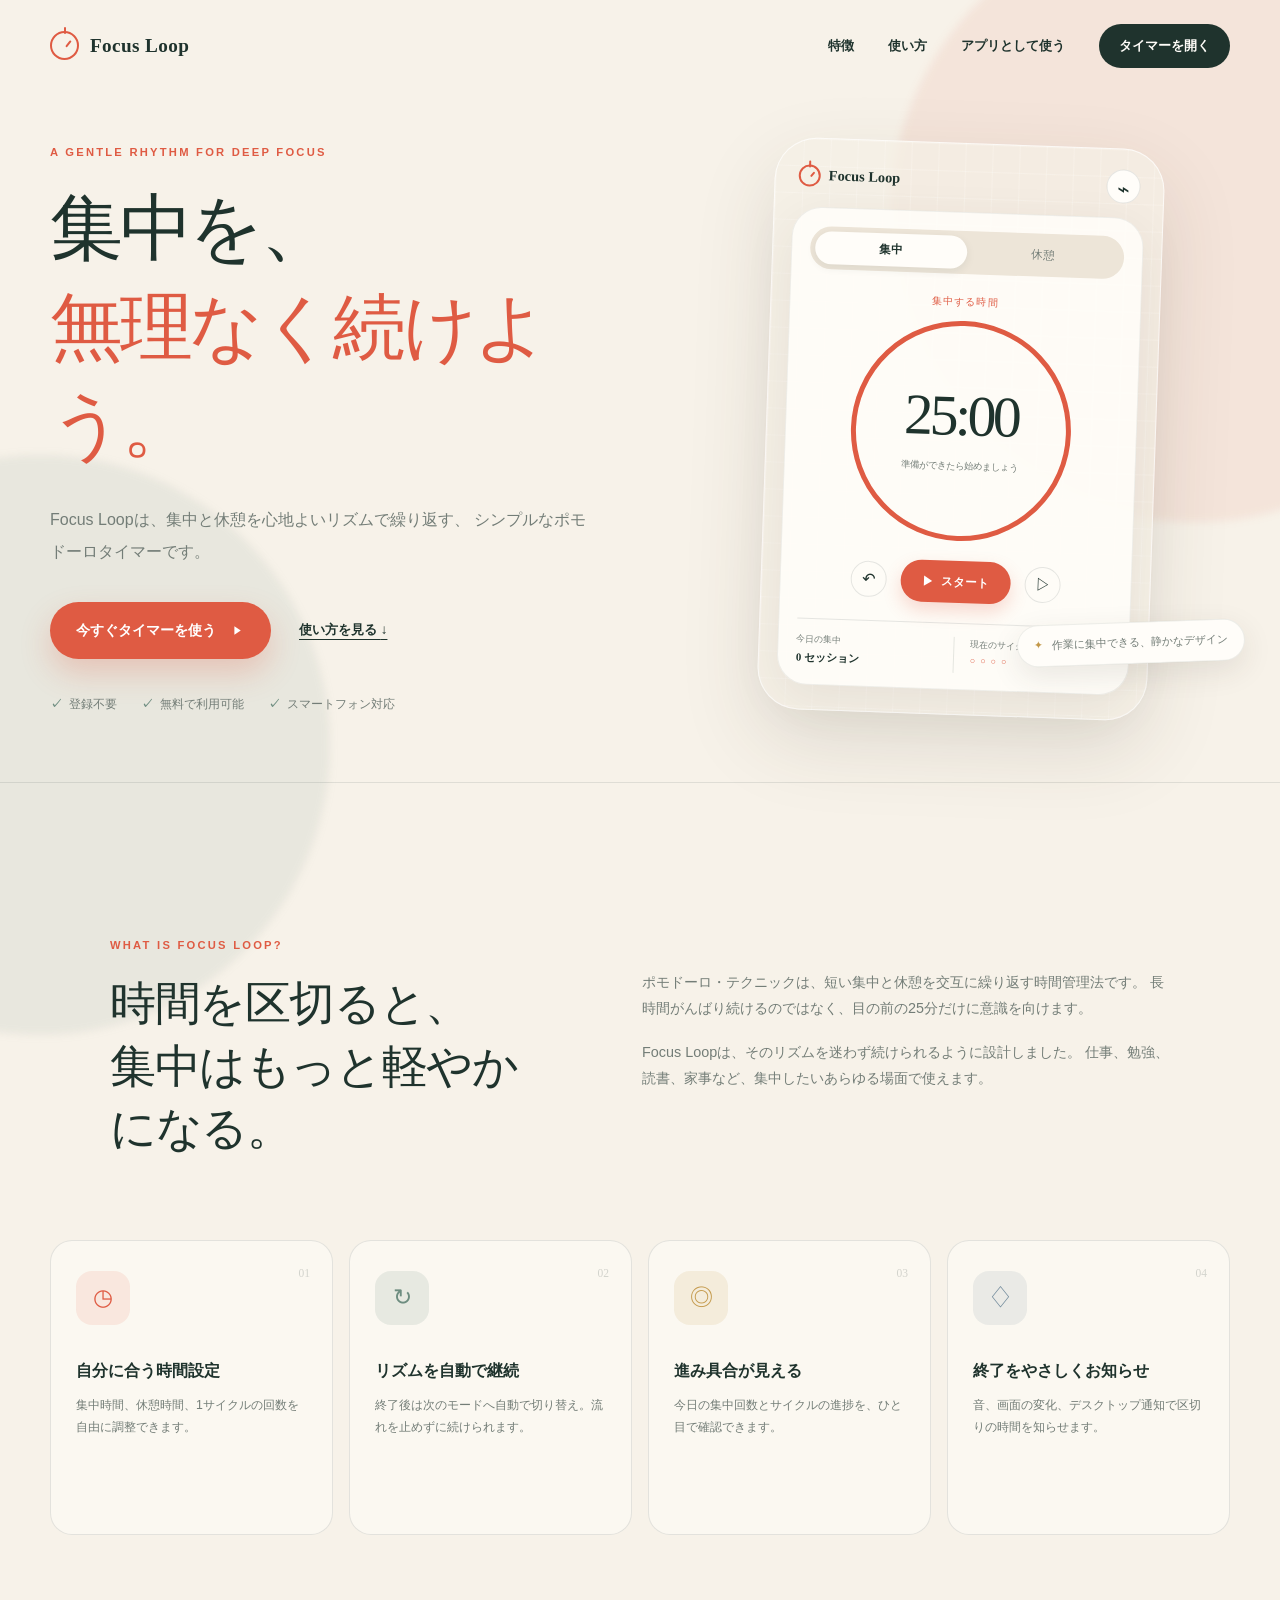
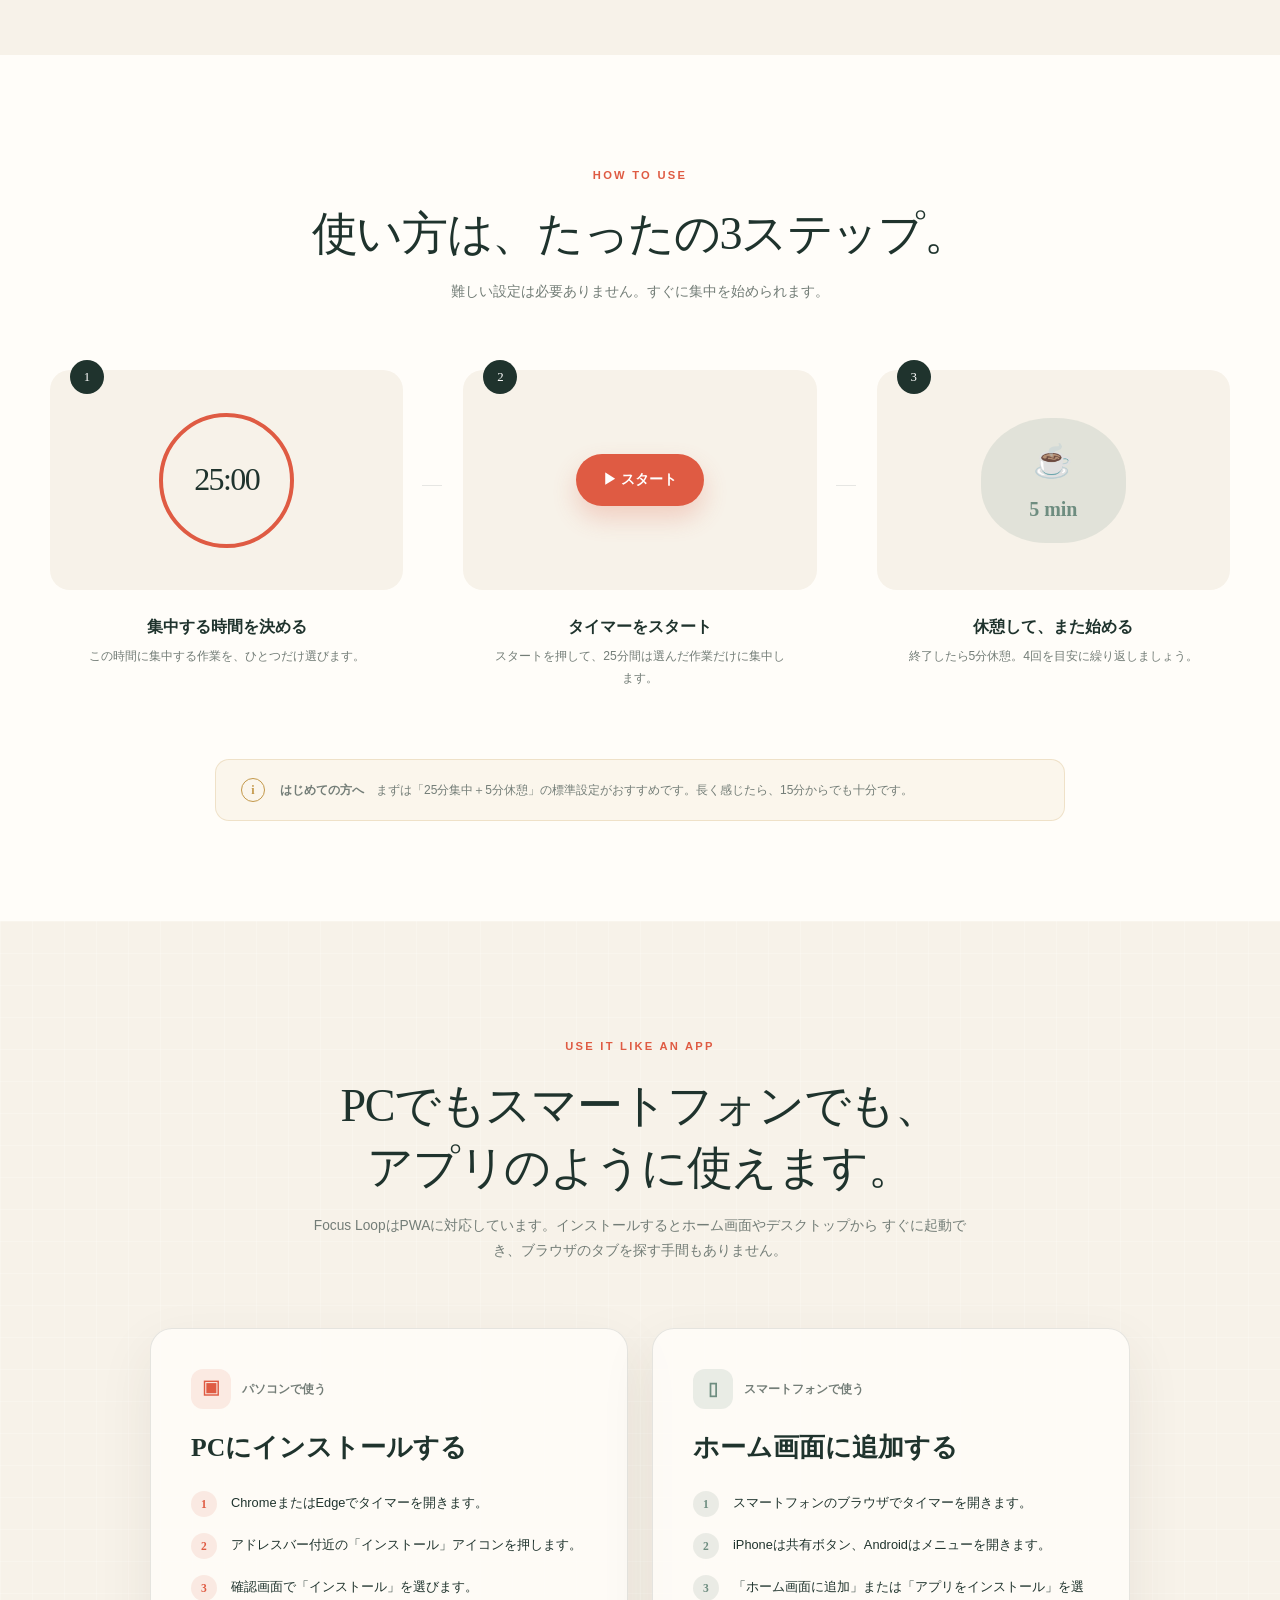
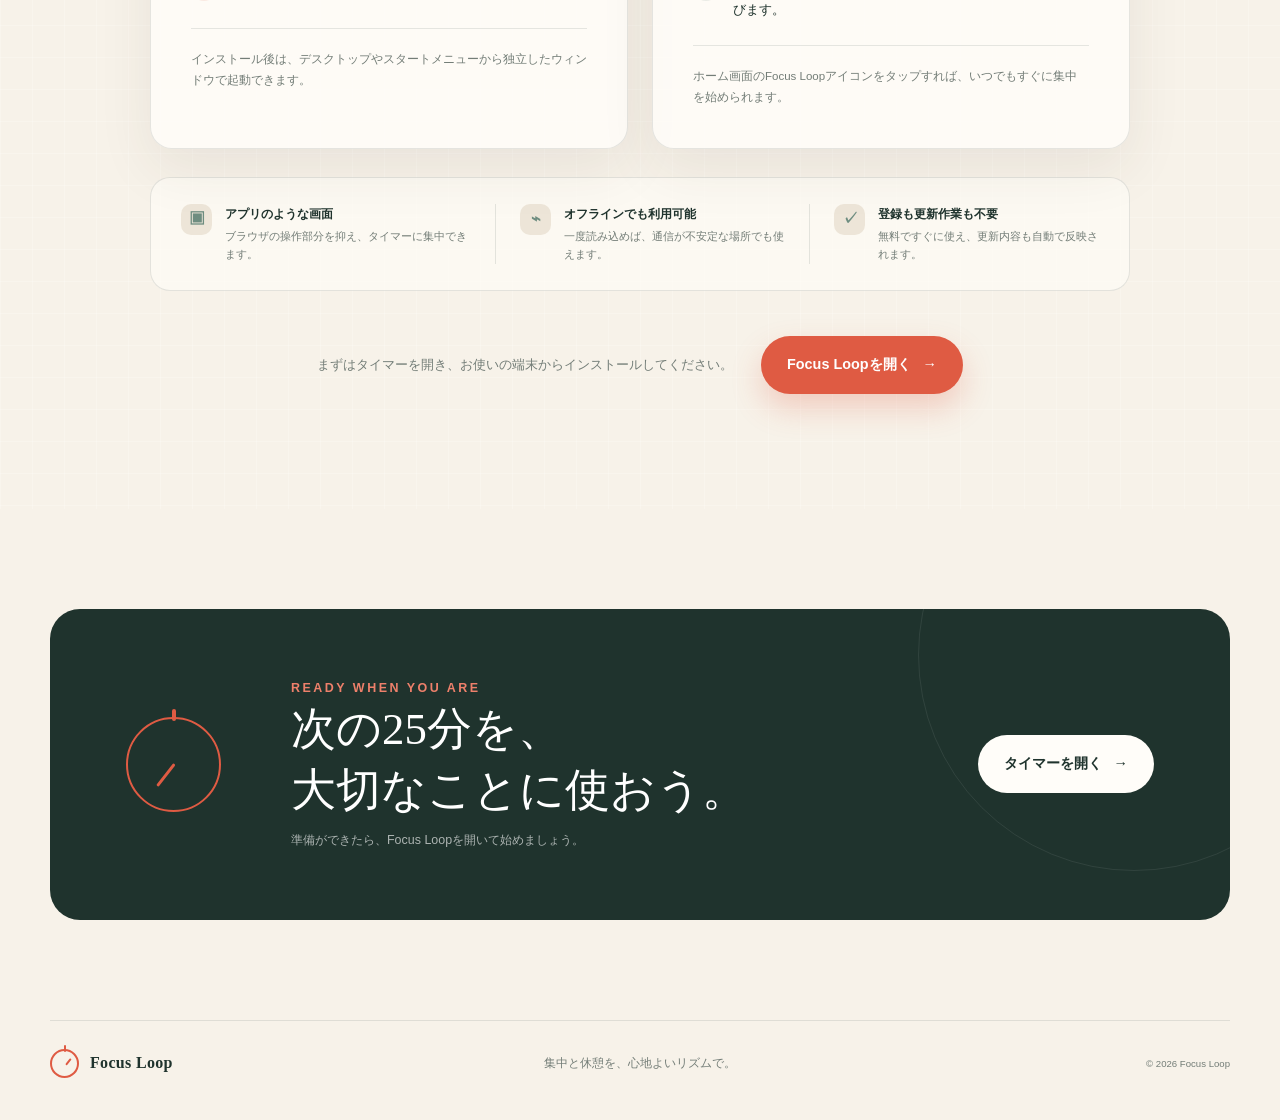
==== commit 1b4e6570: "PWA説明のPCレイアウトを改善" ====
--- a/pomodoro-guide/index.html
+++ b/pomodoro-guide/index.html
@@ -7,7 +7,7 @@
 	<meta name="theme-color" content="#f7f2e9">
 	<title>Focus Loop | 集中を、無理なく続けよう</title>
 	<link rel="icon" href="../pomodoro-timer/icon.svg" type="image/svg+xml">
-	<link rel="stylesheet" href="./style.css">
+	<link rel="stylesheet" href="./style.css?v=3">
 </head>
 <body>
 	<header class="site_header">
@@ -170,16 +170,11 @@
 
 			<div class="install_cards">
 				<article class="install_card">
-					<div class="install_card__visual install_card__visual--pc" aria-hidden="true">
-						<div class="device_pc">
-							<div class="device_pc__screen">
-								<span class="device_timer">25:00</span>
-							</div>
-							<div class="device_pc__stand"></div>
-						</div>
-					</div>
 					<div class="install_card__content">
-						<p class="install_card__label">For PC</p>
+						<div class="install_card__heading">
+							<span class="install_card__icon install_card__icon--pc" aria-hidden="true">▣</span>
+							<span>パソコンで使う</span>
+						</div>
 						<h3>PCにインストールする</h3>
 						<ol>
 							<li>ChromeまたはEdgeでタイマーを開きます。</li>
@@ -193,15 +188,11 @@
 				</article>
 
 				<article class="install_card">
-					<div class="install_card__visual install_card__visual--phone" aria-hidden="true">
-						<div class="device_phone">
-							<div class="device_phone__speaker"></div>
-							<span class="device_timer">25:00</span>
-							<div class="device_phone__button">▶</div>
-						</div>
-					</div>
 					<div class="install_card__content">
-						<p class="install_card__label">For Smartphone</p>
+						<div class="install_card__heading">
+							<span class="install_card__icon install_card__icon--phone" aria-hidden="true">▯</span>
+							<span>スマートフォンで使う</span>
+						</div>
 						<h3>ホーム画面に追加する</h3>
 						<ol>
 							<li>スマートフォンのブラウザでタイマーを開きます。</li>
--- a/pomodoro-guide/style.css
+++ b/pomodoro-guide/style.css
@@ -711,7 +711,7 @@
 }
 
 .install {
-	padding: 115px max(24px, calc((100% - 1180px) / 2));
+	padding: 115px 24px;
 	background:
 		linear-gradient(rgba(255, 255, 255, 0.2) 1px, transparent 1px),
 		linear-gradient(90deg, rgba(255, 255, 255, 0.2) 1px, transparent 1px),
@@ -721,140 +721,59 @@
 
 .install_cards {
 	display: grid;
+	width: min(100%, 980px);
 	margin-top: 65px;
+	margin-right: auto;
+	margin-left: auto;
 	grid-template-columns: repeat(2, 1fr);
 	gap: 24px;
 }
 
 .install_card {
-	overflow: hidden;
+	position: relative;
 	border: 1px solid var(--line);
-	border-radius: 25px;
+	border-radius: 22px;
 	background: rgba(255, 253, 249, 0.8);
 	box-shadow: 0 20px 55px rgba(59, 53, 42, 0.08);
 }
 
-.install_card__visual {
-	display: grid;
-	height: 275px;
+.install_card__content {
+	padding: 40px;
+}
+
+.install_card__heading {
+	display: flex;
+	align-items: center;
+	margin-bottom: 22px;
+	color: var(--muted);
+	font-size: 0.72rem;
+	font-weight: 800;
+	gap: 11px;
+}
+
+.install_card__icon {
+	display: grid;
+	width: 40px;
+	height: 40px;
+	border-radius: 12px;
+	font-size: 1.1rem;
 	place-items: center;
 }
 
-.install_card__visual--pc {
-	background: linear-gradient(145deg, rgba(223, 91, 67, 0.08), rgba(195, 152, 73, 0.1));
-}
-
-.install_card__visual--phone {
-	background: linear-gradient(145deg, rgba(110, 141, 128, 0.1), rgba(113, 138, 155, 0.1));
-}
-
-.device_pc {
-	position: relative;
-	width: 245px;
-}
-
-.device_pc__screen {
-	display: grid;
-	width: 245px;
-	height: 155px;
-	border: 8px solid var(--ink);
-	border-radius: 13px;
-	background: var(--white);
-	box-shadow: 0 18px 30px rgba(31, 51, 45, 0.16);
-	place-items: center;
-}
-
-.device_pc__screen::before {
-	position: absolute;
-	width: 82px;
-	height: 82px;
-	border: 3px solid var(--coral);
-	border-radius: 50%;
-	content: "";
-}
-
-.device_pc__stand {
-	width: 70px;
-	height: 32px;
-	margin: 0 auto;
-	border-bottom: 8px solid var(--ink);
-	background: linear-gradient(90deg, transparent 25px, var(--ink) 25px, var(--ink) 45px, transparent 45px);
-}
-
-.device_timer {
-	position: relative;
-	z-index: 1;
-	font-family: Georgia, serif;
-	font-size: 1.35rem;
-	letter-spacing: -0.04em;
-}
-
-.device_phone {
-	position: relative;
-	display: flex;
-	align-items: center;
-	justify-content: center;
-	width: 130px;
-	height: 225px;
-	border: 7px solid var(--ink);
-	border-radius: 27px;
-	background: var(--white);
-	box-shadow: 0 18px 30px rgba(31, 51, 45, 0.16);
-	flex-direction: column;
-}
-
-.device_phone::before {
-	position: absolute;
-	width: 84px;
-	height: 84px;
-	border: 3px solid var(--sage);
-	border-radius: 50%;
-	content: "";
-}
-
-.device_phone__speaker {
-	position: absolute;
-	top: 9px;
-	width: 28px;
-	height: 4px;
-	border-radius: 4px;
-	background: rgba(31, 51, 45, 0.25);
-}
-
-.device_phone__button {
-	position: absolute;
-	right: 38px;
-	bottom: 26px;
-	left: 38px;
-	padding: 5px;
-	border-radius: 999px;
-	background: var(--sage);
-	color: white;
-	font-size: 0.55rem;
-	text-align: center;
-}
-
-.install_card__content {
-	padding: 34px 38px 38px;
-}
-
-.install_card__label {
-	margin-bottom: 6px;
+.install_card__icon--pc {
+	background: rgba(223, 91, 67, 0.11);
 	color: var(--coral);
-	font-size: 0.65rem;
-	font-weight: 800;
-	letter-spacing: 0.18em;
-	text-transform: uppercase;
-}
-
-.install_card:nth-child(2) .install_card__label {
+}
+
+.install_card__icon--phone {
+	background: rgba(110, 141, 128, 0.14);
 	color: var(--sage);
 }
 
 .install_card h3 {
-	margin-bottom: 22px;
+	margin-bottom: 25px;
 	font-family: Georgia, "Yu Mincho", serif;
-	font-size: 1.45rem;
+	font-size: 1.6rem;
 }
 
 .install_card ol {
@@ -906,7 +825,10 @@
 
 .pwa_benefits {
 	display: grid;
+	width: min(100%, 980px);
 	margin-top: 28px;
+	margin-right: auto;
+	margin-left: auto;
 	padding: 26px 30px;
 	border: 1px solid var(--line);
 	border-radius: 20px;
@@ -956,7 +878,10 @@
 	display: flex;
 	align-items: center;
 	justify-content: center;
+	width: min(100%, 980px);
 	margin-top: 45px;
+	margin-right: auto;
+	margin-left: auto;
 	gap: 28px;
 }
 
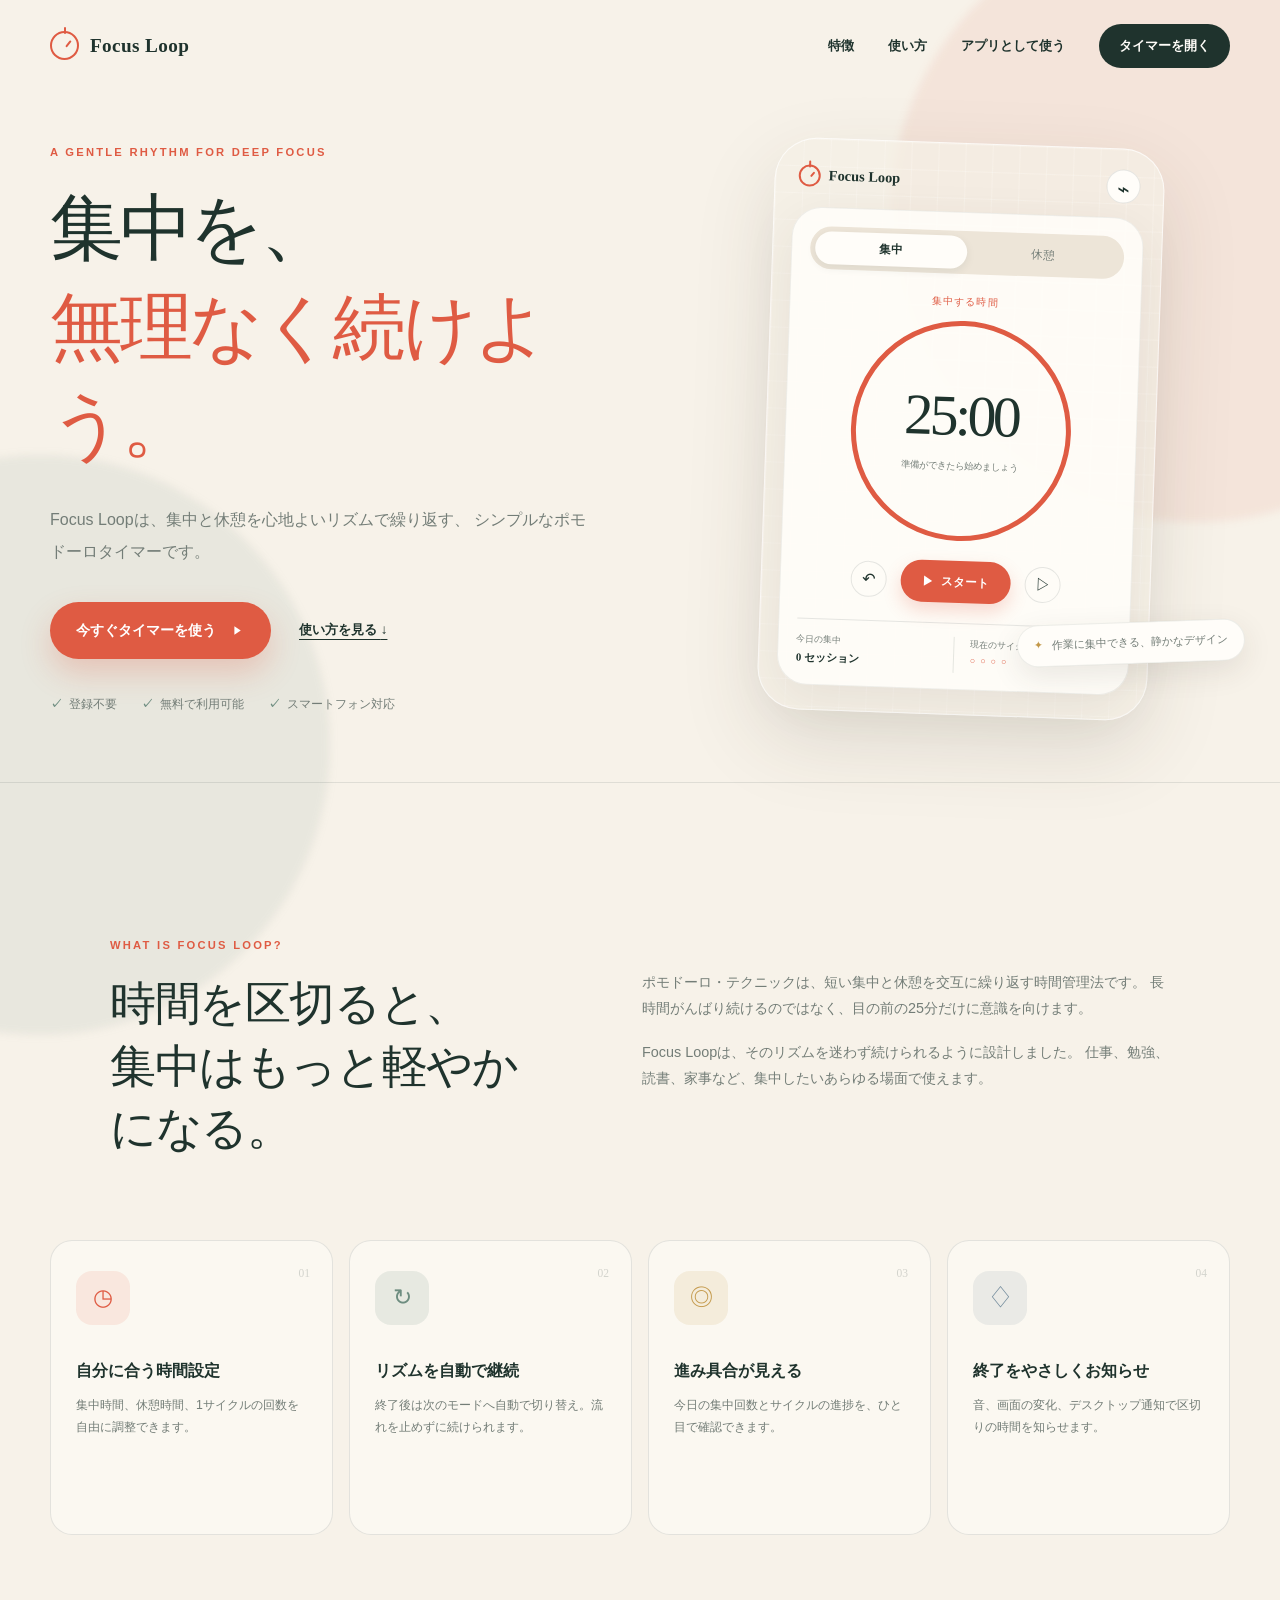
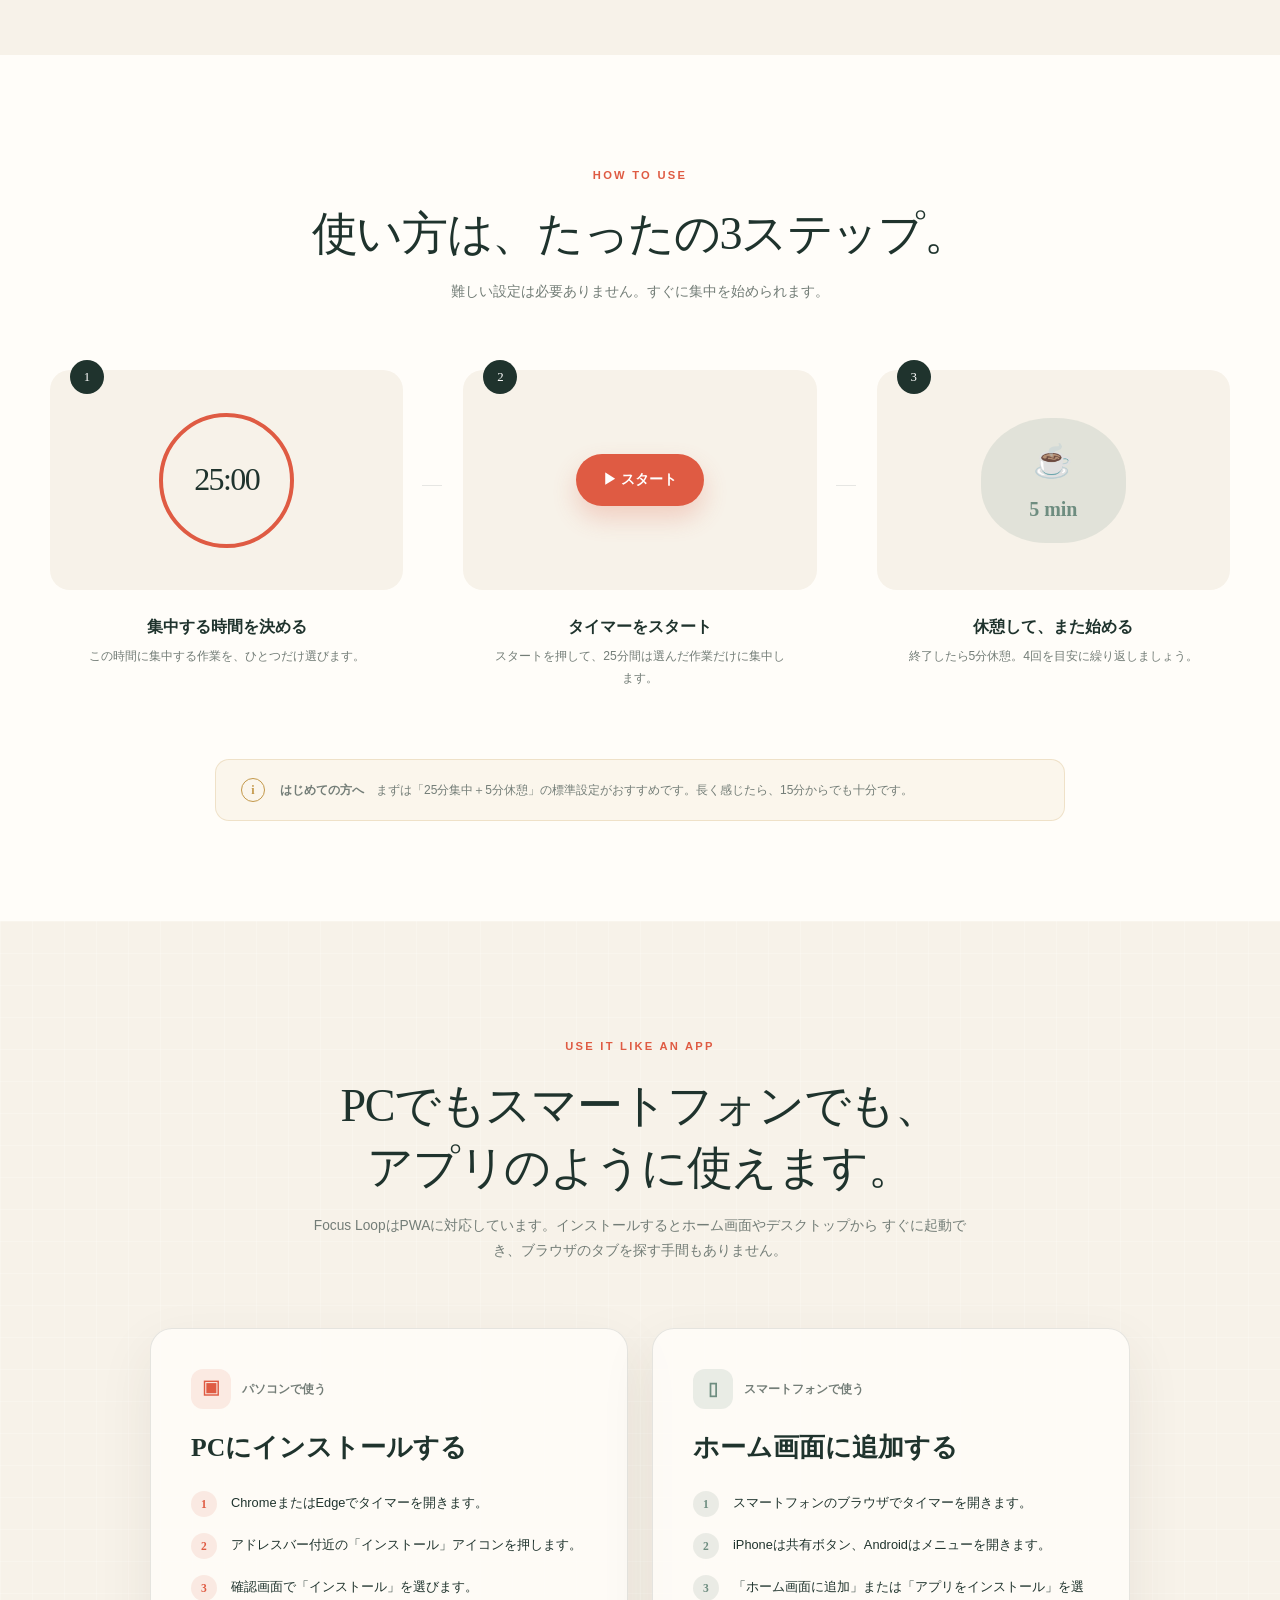
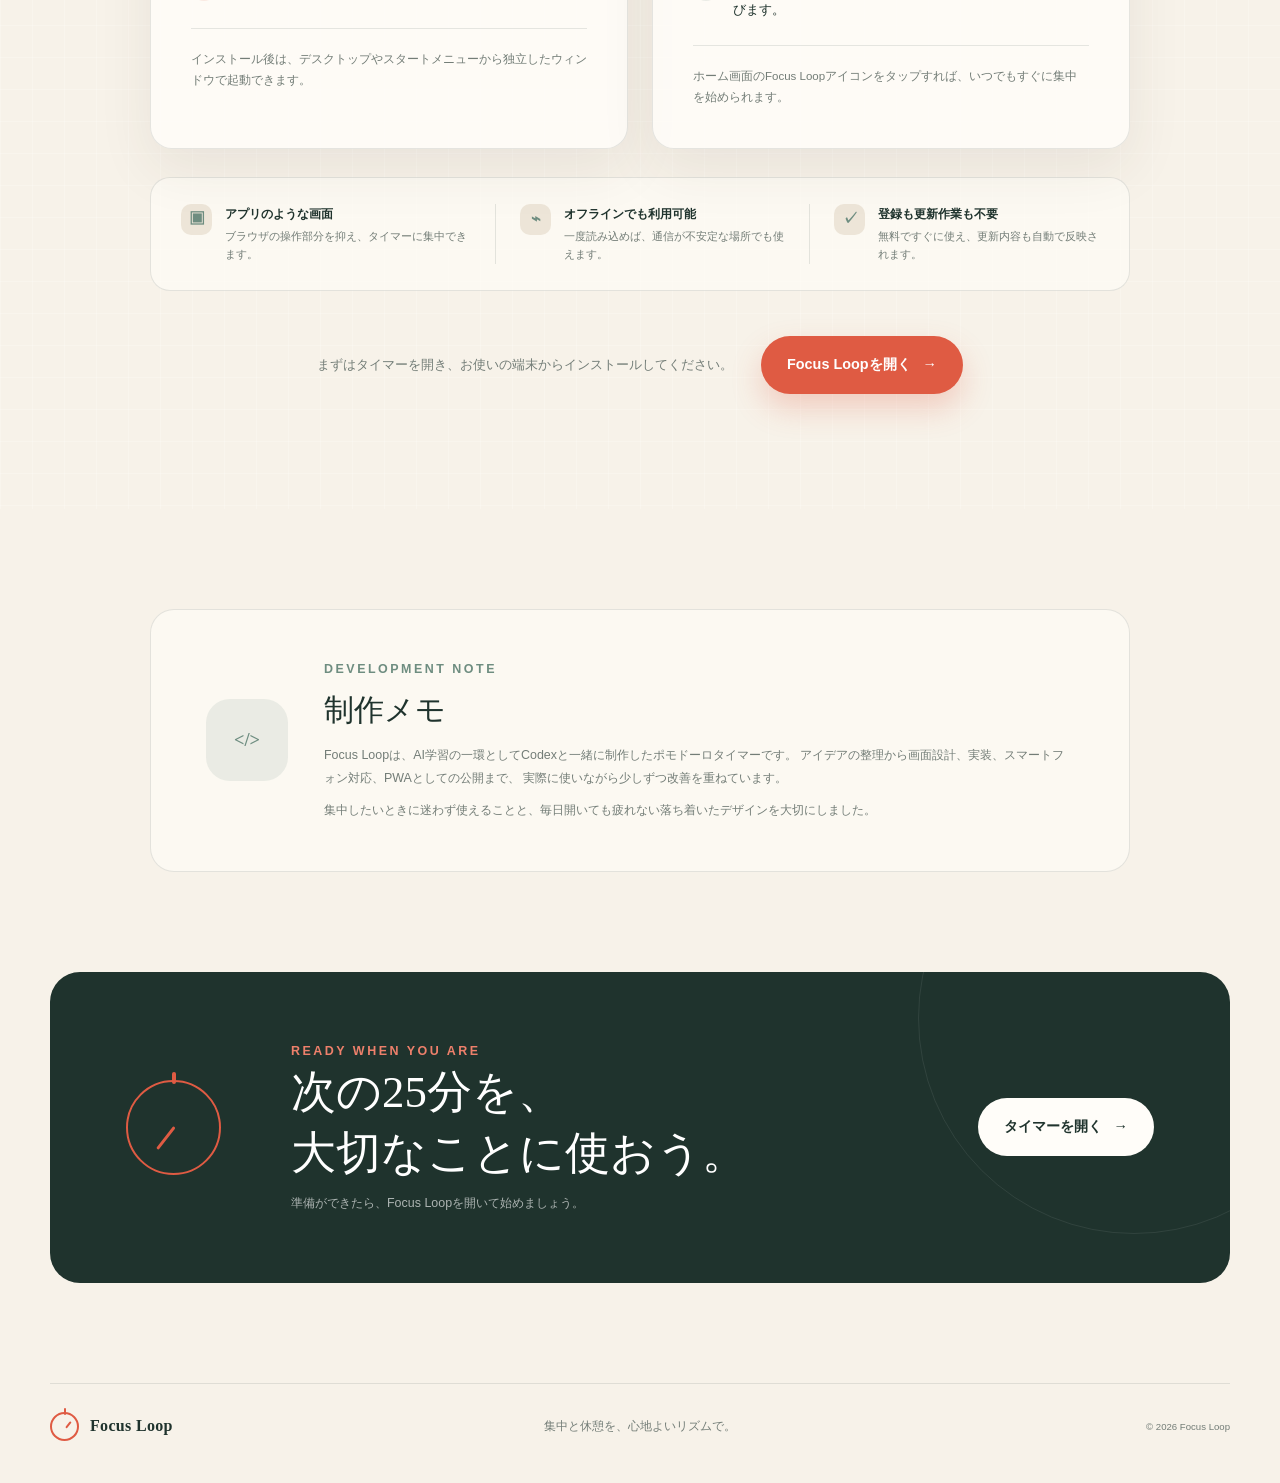
==== commit 59caf33d: "制作メモとスマホ操作性を改善" ====
--- a/pomodoro-guide/index.html
+++ b/pomodoro-guide/index.html
@@ -7,7 +7,7 @@
 	<meta name="theme-color" content="#f7f2e9">
 	<title>Focus Loop | 集中を、無理なく続けよう</title>
 	<link rel="icon" href="../pomodoro-timer/icon.svg" type="image/svg+xml">
-	<link rel="stylesheet" href="./style.css?v=3">
+	<link rel="stylesheet" href="./style.css?v=4">
 </head>
 <body>
 	<header class="site_header">
@@ -230,6 +230,24 @@
 			</div>
 		</section>
 
+		<section class="development_note" id="development-note">
+			<div class="development_note__mark" aria-hidden="true">
+				<span>&lt;/&gt;</span>
+			</div>
+			<div class="development_note__content">
+				<p class="eyebrow">Development note</p>
+				<h2>制作メモ</h2>
+				<p>
+					Focus Loopは、AI学習の一環としてCodexと一緒に制作したポモドーロタイマーです。
+					アイデアの整理から画面設計、実装、スマートフォン対応、PWAとしての公開まで、
+					実際に使いながら少しずつ改善を重ねています。
+				</p>
+				<p class="development_note__sub">
+					集中したいときに迷わず使えることと、毎日開いても疲れない落ち着いたデザインを大切にしました。
+				</p>
+			</div>
+		</section>
+
 		<section class="final_cta">
 			<div class="final_cta__clock" aria-hidden="true">
 				<span></span>
--- a/pomodoro-guide/style.css
+++ b/pomodoro-guide/style.css
@@ -891,6 +891,53 @@
 	font-size: 0.8rem;
 }
 
+.development_note {
+	display: grid;
+	align-items: center;
+	width: min(100% - 48px, 980px);
+	margin: 100px auto 0;
+	padding: 48px 55px;
+	border: 1px solid var(--line);
+	border-radius: 24px;
+	background: rgba(255, 253, 249, 0.58);
+	grid-template-columns: auto 1fr;
+	gap: 36px;
+}
+
+.development_note__mark {
+	display: grid;
+	width: 82px;
+	height: 82px;
+	border-radius: 24px;
+	background: rgba(110, 141, 128, 0.13);
+	color: var(--sage);
+	font-family: Georgia, serif;
+	font-size: 1.15rem;
+	font-weight: 700;
+	place-items: center;
+}
+
+.development_note .eyebrow {
+	margin-bottom: 8px;
+	color: var(--sage);
+}
+
+.development_note h2 {
+	margin-bottom: 13px;
+	font-size: 1.9rem;
+}
+
+.development_note p {
+	margin-bottom: 8px;
+	color: var(--muted);
+	font-size: 0.78rem;
+	line-height: 1.9;
+}
+
+.development_note__sub {
+	margin-bottom: 0 !important;
+}
+
 .final_cta {
 	position: relative;
 	display: grid;
@@ -1071,6 +1118,7 @@
 	.hero,
 	.intro,
 	.features,
+	.development_note,
 	.final_cta,
 	.site_footer {
 		width: min(100% - 32px, 1180px);
@@ -1142,6 +1190,49 @@
 		align-items: stretch;
 		flex-direction: column;
 		text-align: center;
+	}
+
+	.button {
+		min-height: 52px;
+		padding: 15px 24px;
+		font-size: 0.95rem;
+	}
+
+	.hero__actions .button,
+	.install_action .button,
+	.final_cta .button {
+		width: 100%;
+	}
+
+	.nav_cta {
+		display: inline-flex;
+		align-items: center;
+		justify-content: center;
+		min-height: 46px;
+		padding: 10px 18px;
+		font-size: 0.82rem;
+	}
+
+	.development_note {
+		align-items: flex-start;
+		margin-top: 70px;
+		padding: 34px 26px;
+		grid-template-columns: 1fr;
+		gap: 22px;
+	}
+
+	.development_note__mark {
+		width: 62px;
+		height: 62px;
+		border-radius: 18px;
+	}
+
+	.development_note h2 {
+		font-size: 1.65rem;
+	}
+
+	.development_note p {
+		font-size: 0.84rem;
 	}
 
 	.step__illustration {
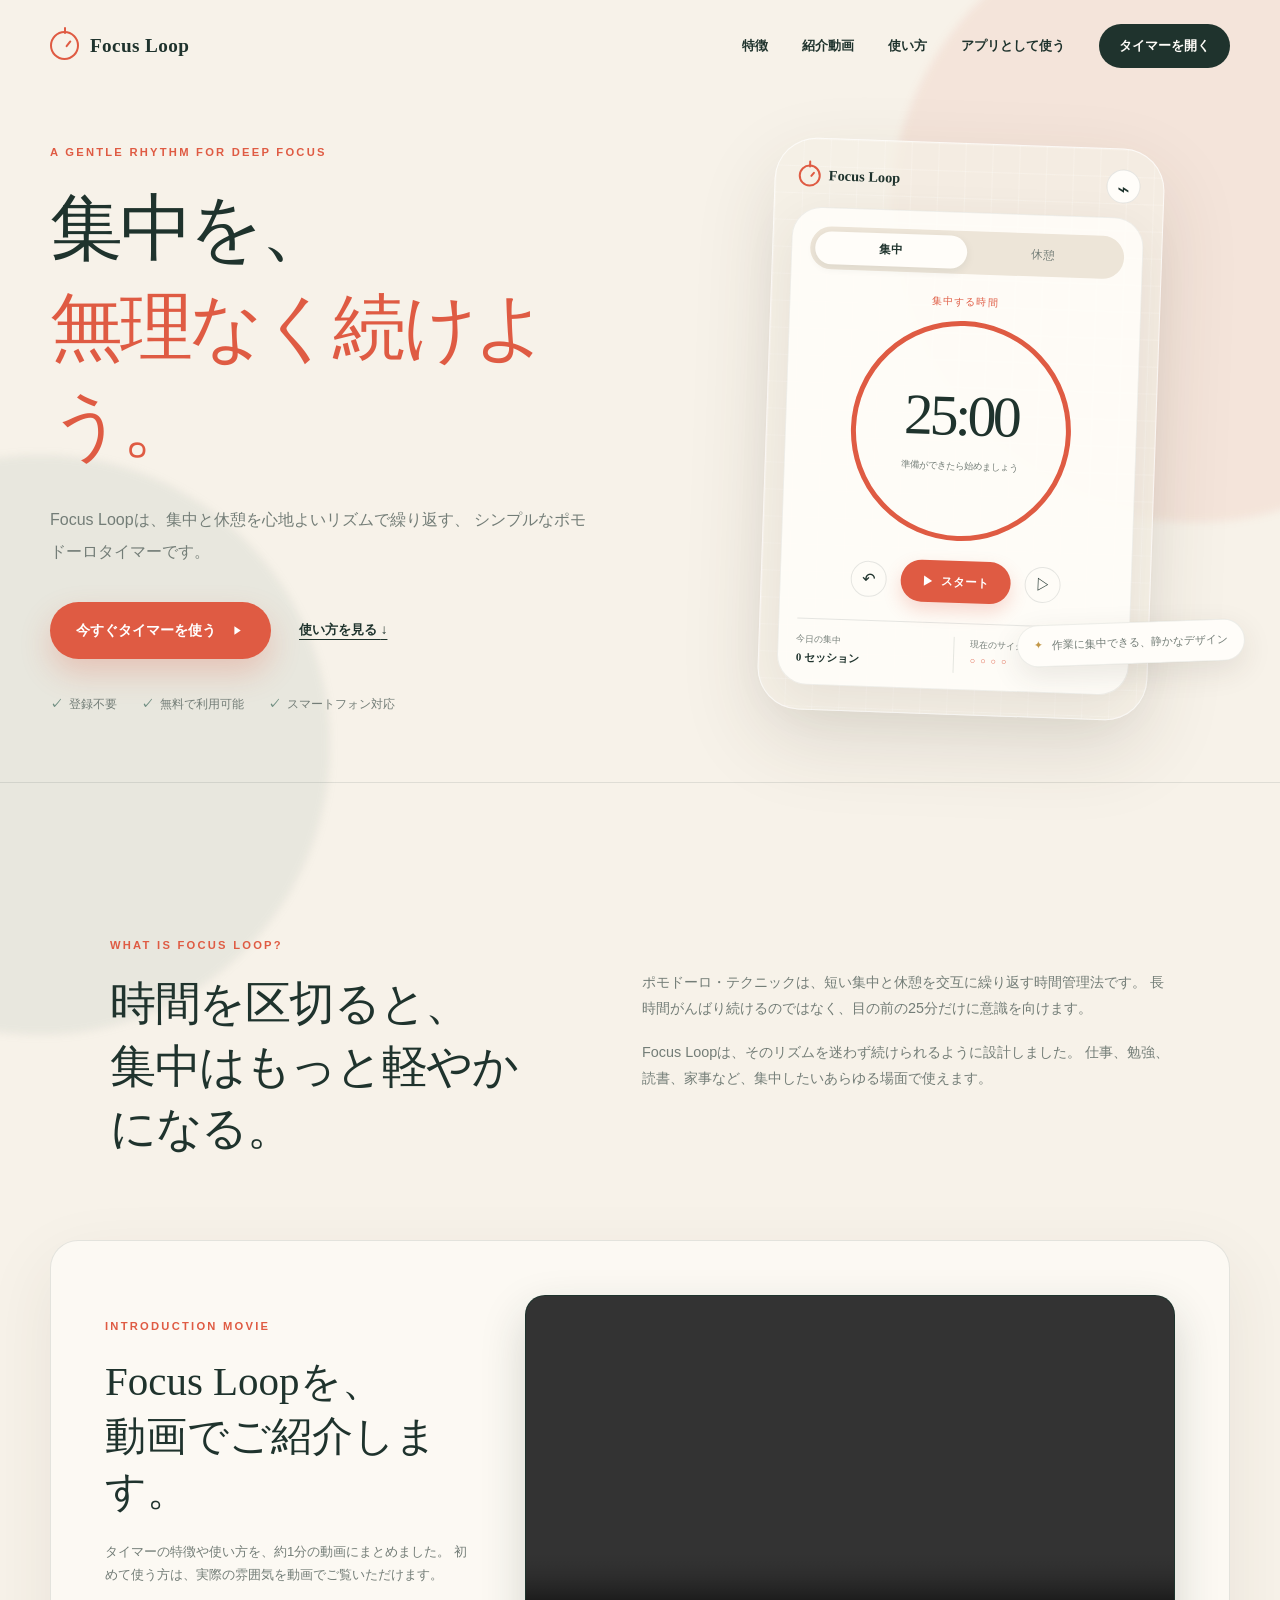
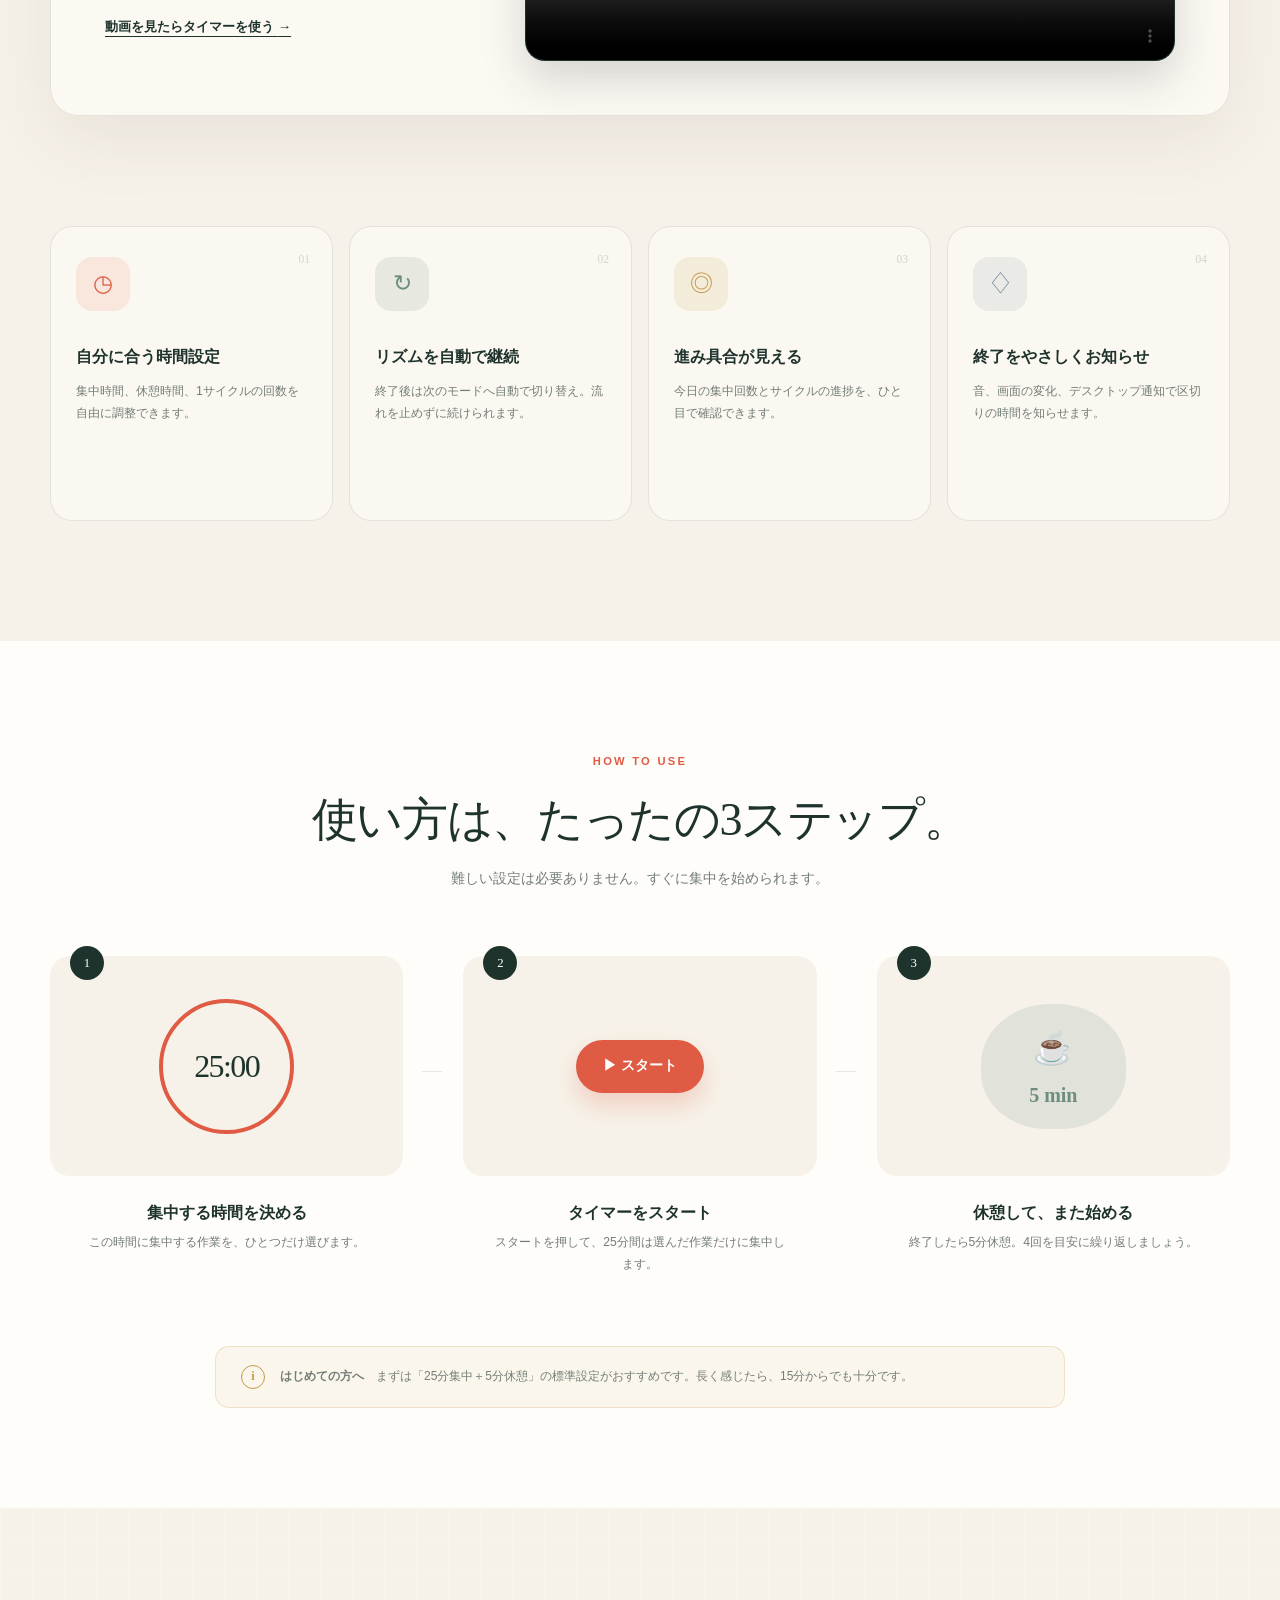
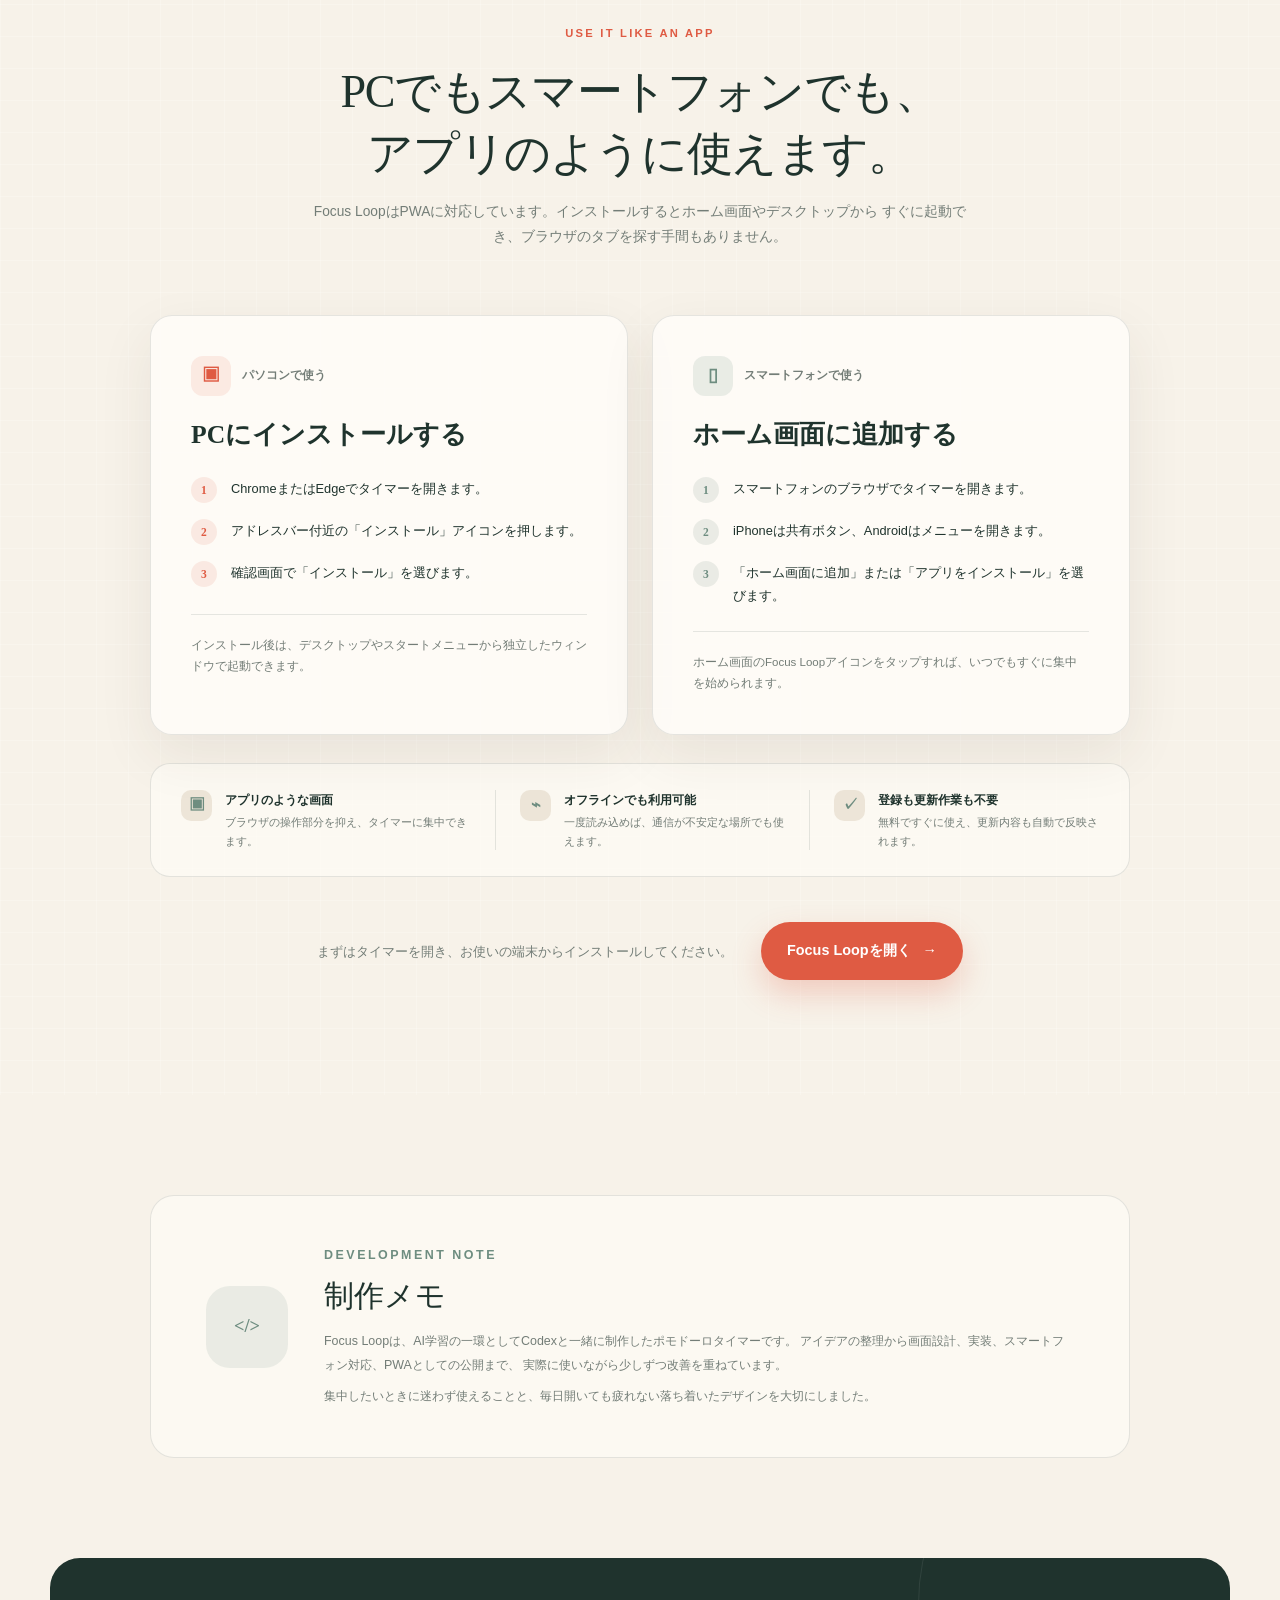
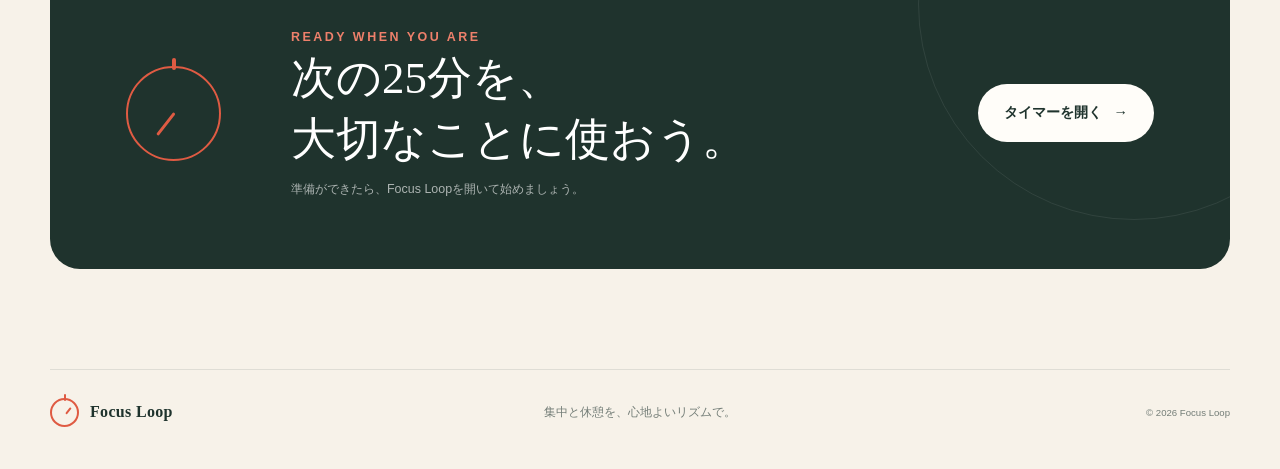
==== commit c492bcf1: "Focus Loopの紹介動画を追加" ====
--- a/pomodoro-guide/index.html
+++ b/pomodoro-guide/index.html
@@ -7,7 +7,7 @@
 	<meta name="theme-color" content="#f7f2e9">
 	<title>Focus Loop | 集中を、無理なく続けよう</title>
 	<link rel="icon" href="../pomodoro-timer/icon.svg" type="image/svg+xml">
-	<link rel="stylesheet" href="./style.css?v=4">
+	<link rel="stylesheet" href="./style.css?v=5">
 </head>
 <body>
 	<header class="site_header">
@@ -17,6 +17,7 @@
 		</a>
 		<nav class="site_nav" aria-label="メインナビゲーション">
 			<a href="#about">特徴</a>
+			<a href="#introduction-video">紹介動画</a>
 			<a href="#how-to">使い方</a>
 			<a href="#install">アプリとして使う</a>
 			<a class="nav_cta" href="../pomodoro-timer/">タイマーを開く</a>
@@ -93,6 +94,24 @@
 			</div>
 		</section>
 
+		<section class="video_section" id="introduction-video">
+			<div class="video_section__copy">
+				<p class="eyebrow">Introduction movie</p>
+				<h2>Focus Loopを、<br>動画でご紹介します。</h2>
+				<p>
+					タイマーの特徴や使い方を、約1分の動画にまとめました。
+					初めて使う方は、実際の雰囲気を動画でご覧いただけます。
+				</p>
+				<a class="text_link" href="../pomodoro-timer/">動画を見たらタイマーを使う <span aria-hidden="true">→</span></a>
+			</div>
+			<div class="video_frame">
+				<video controls playsinline preload="metadata" aria-label="Focus Loopの紹介動画">
+					<source src="./media/focus-loop-introduction.mp4" type="video/mp4">
+					お使いのブラウザは動画の再生に対応していません。
+				</video>
+			</div>
+		</section>
+
 		<section class="features" aria-label="Focus Loopの特徴">
 			<article class="feature_card">
 				<span class="feature_card__number">01</span>
--- a/pomodoro-guide/style.css
+++ b/pomodoro-guide/style.css
@@ -488,6 +488,56 @@
 	margin-bottom: 18px;
 }
 
+.video_section {
+	display: grid;
+	align-items: center;
+	width: min(100% - 48px, 1180px);
+	margin: 0 auto 110px;
+	padding: 54px;
+	border: 1px solid var(--line);
+	border-radius: 28px;
+	background: rgba(255, 253, 249, 0.62);
+	box-shadow: 0 24px 70px rgba(59, 53, 42, 0.08);
+	grid-template-columns: minmax(260px, 0.72fr) minmax(0, 1.28fr);
+	gap: 55px;
+}
+
+.video_section__copy h2 {
+	margin-bottom: 20px;
+	font-size: clamp(2rem, 3.2vw, 2.9rem);
+}
+
+.video_section__copy > p:not(.eyebrow) {
+	margin-bottom: 25px;
+	color: var(--muted);
+	font-size: 0.82rem;
+}
+
+.video_frame {
+	position: relative;
+	overflow: hidden;
+	border: 1px solid rgba(31, 51, 45, 0.12);
+	border-radius: 20px;
+	background: var(--ink);
+	box-shadow: 0 18px 45px rgba(31, 51, 45, 0.18);
+}
+
+.video_frame::before {
+	display: block;
+	padding-top: 56.25%;
+	content: "";
+}
+
+.video_frame video {
+	position: absolute;
+	inset: 0;
+	display: block;
+	width: 100%;
+	height: 100%;
+	background: var(--ink);
+	object-fit: contain;
+}
+
 .features {
 	display: grid;
 	width: min(100% - 48px, 1180px);
@@ -1072,6 +1122,15 @@
 		padding-top: 0;
 	}
 
+	.video_section {
+		grid-template-columns: 1fr;
+		gap: 35px;
+	}
+
+	.video_section__copy {
+		max-width: 680px;
+	}
+
 	.features {
 		grid-template-columns: repeat(2, 1fr);
 	}
@@ -1117,6 +1176,7 @@
 
 	.hero,
 	.intro,
+	.video_section,
 	.features,
 	.development_note,
 	.final_cta,
@@ -1159,6 +1219,25 @@
 
 	.intro {
 		padding-top: 90px;
+	}
+
+	.video_section {
+		margin-bottom: 85px;
+		padding: 28px 20px 20px;
+		border-radius: 22px;
+		gap: 25px;
+	}
+
+	.video_section__copy h2 {
+		font-size: 2rem;
+	}
+
+	.video_section__copy > p:not(.eyebrow) {
+		font-size: 0.84rem;
+	}
+
+	.video_frame {
+		border-radius: 14px;
 	}
 
 	.features {
